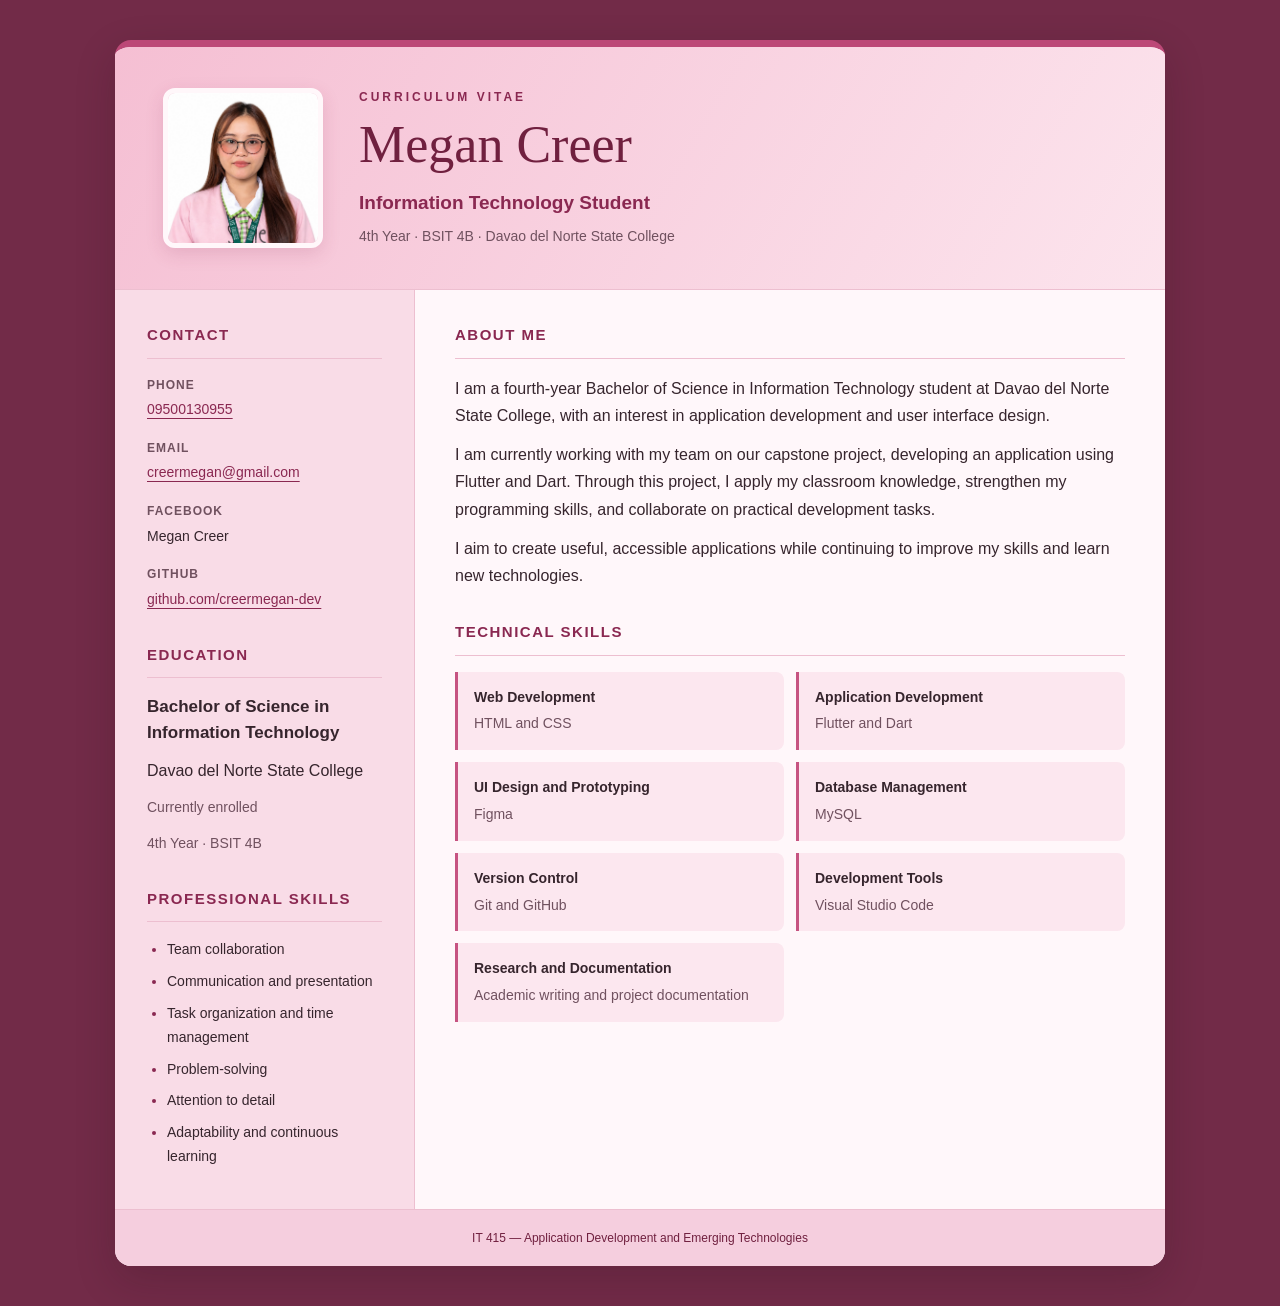
==== index.html @ c52fdf28 "Add personal CV webpage and profile photo" ====
<!doctype html>
<html lang="en">
  <head>
    <meta charset="UTF-8" />
    <meta name="viewport" content="width=device-width, initial-scale=1.0" />
    <title>Megan Creer | Personal CV</title>

    <style>
      /* Shared pink theme */
      :root {
        --accent: #8a2851;
        --text: #36252d;
        --muted: #70515f;
        --line: #edbfd0;
        --soft: #fce7ef;
      }

      * {
        box-sizing: border-box;
      }

      body {
        margin: 0;
        padding: 40px 20px;
        background: #722b48;
        color: var(--text);
        font-family: "Segoe UI", Arial, sans-serif;
        font-size: 16px;
        line-height: 1.7;
      }

      .cv {
        max-width: 1050px;
        margin: auto;
        background: #fff7fa;
        border-top: 7px solid #bc4877;
        border-radius: 16px;
        overflow: hidden;
        box-shadow: 0 14px 40px rgba(40, 15, 25, 0.2);
      }

      /* Name and photo */
      .hero {
        display: flex;
        align-items: center;
        gap: 36px;
        padding: 40px 48px;
        background: linear-gradient(120deg, #f5bfd3, #fce4ed);
        border-bottom: 1px solid var(--line);
      }

      .profile-photo {
        width: 160px;
        height: 160px;
        flex-shrink: 0;
        object-fit: cover;
        border: 5px solid #fff7fa;
        border-radius: 12px;
        box-shadow: 0 6px 18px rgba(138, 40, 81, 0.15);
      }

      .eyebrow {
        margin: 0 0 8px;
        color: var(--accent);
        font-size: 12px;
        font-weight: 700;
        letter-spacing: 3px;
        text-transform: uppercase;
      }

      h1 {
        margin: 0;
        color: #70203f;
        font-family: Georgia, serif;
        font-size: clamp(36px, 5vw, 52px);
        font-weight: 400;
        line-height: 1.15;
      }

      .role {
        margin: 12px 0 6px;
        color: var(--accent);
        font-size: 19px;
        font-weight: 600;
      }

      .student-details {
        margin: 0;
        color: var(--muted);
        font-size: 14px;
      }

      /* Two-column layout */
      .layout {
        display: grid;
        grid-template-columns: 300px minmax(0, 1fr);
      }

      .sidebar {
        min-width: 0;
        padding: 32px;
        background: #f9dce7;
        border-right: 1px solid var(--line);
      }

      .content {
        min-width: 0;
        padding: 32px 40px;
        background: #fff7fa;
      }

      section + section {
        margin-top: 30px;
      }

      h2 {
        margin: 0 0 16px;
        padding-bottom: 10px;
        border-bottom: 1px solid var(--line);
        color: var(--accent);
        font-size: 15px;
        font-weight: 700;
        letter-spacing: 1.5px;
        text-transform: uppercase;
      }

      p {
        margin: 0 0 12px;
      }

      a {
        color: var(--accent);
        text-underline-offset: 4px;
        overflow-wrap: anywhere;
      }

      a:hover {
        text-decoration-thickness: 2px;
      }

      a:focus-visible {
        outline: 2px solid var(--accent);
        outline-offset: 4px;
      }

      /* Contact details */
      .contact-list {
        margin: 0;
      }

      .contact-list dt {
        margin-top: 16px;
        color: var(--muted);
        font-size: 12px;
        font-weight: 700;
        letter-spacing: 1px;
        text-transform: uppercase;
      }

      .contact-list dt:first-child {
        margin-top: 0;
      }

      .contact-list dd {
        margin: 3px 0 0;
        font-size: 14px;
        overflow-wrap: anywhere;
      }

      /* Education */
      .degree {
        font-size: 17px;
        font-weight: 600;
        line-height: 1.5;
      }

      .muted {
        color: var(--muted);
        font-size: 14px;
      }

      /* Technical skills */
      .skill-list {
        display: grid;
        grid-template-columns: repeat(2, minmax(0, 1fr));
        gap: 12px;
        margin: 0;
        padding: 0;
        list-style: none;
      }

      .skill-list li {
        padding: 14px 16px;
        background: var(--soft);
        border-left: 3px solid #c65381;
        border-radius: 0 8px 8px 0;
        overflow-wrap: anywhere;
      }

      .skill-list strong {
        display: block;
        font-size: 14px;
        font-weight: 600;
      }

      .skill-list span {
        display: block;
        margin-top: 3px;
        color: var(--muted);
        font-size: 14px;
      }

      /* Professional skills */
      .professional-skills {
        margin: 0;
        padding-left: 20px;
        font-size: 14px;
      }

      .professional-skills li {
        margin-bottom: 8px;
      }

      .professional-skills li::marker {
        color: var(--accent);
      }

      footer {
        padding: 18px 32px;
        background: #f5cede;
        border-top: 1px solid var(--line);
        color: #70203f;
        font-size: 12px;
        text-align: center;
      }

      /* Mobile layout */
      @media screen and (max-width: 720px) {
        body {
          padding: 16px;
        }

        .hero {
          flex-direction: column;
          gap: 22px;
          padding: 32px 24px;
          text-align: center;
        }

        .layout {
          grid-template-columns: 1fr;
        }

        .sidebar {
          border-right: 0;
          border-bottom: 1px solid var(--line);
        }

        .sidebar,
        .content {
          padding: 28px 24px;
        }
      }

      @media screen and (max-width: 420px) {
        .skill-list {
          grid-template-columns: 1fr;
        }
      }

      /* Print layout */
      @media print {
        body {
          padding: 0;
          background: white;
          font-size: 12px;
        }

        .cv {
          max-width: none;
          border-radius: 0;
          overflow: visible;
          box-shadow: none;
        }

        .hero {
          padding: 24px;
        }

        .profile-photo {
          width: 120px;
          height: 120px;
          box-shadow: none;
        }

        .layout {
          grid-template-columns: 35% 65%;
        }

        .sidebar,
        .content {
          padding: 20px;
        }

        section {
          break-inside: avoid;
        }
      }
    </style>
  </head>

  <body>
    <main class="cv">
      <!-- Name and profile photo -->
      <header class="hero">
        <img
          class="profile-photo"
          src="profile.jpg"
          alt="Portrait of Megan Creer"
          width="160"
          height="160"
        />

        <div>
          <p class="eyebrow">Curriculum Vitae</p>
          <h1>Megan Creer</h1>
          <p class="role">Information Technology Student</p>
          <p class="student-details">
            4th Year · BSIT 4B · Davao del Norte State College
          </p>
        </div>
      </header>

      <div class="layout">
        <!-- Left column -->
        <aside class="sidebar">
          <section>
            <h2>Contact</h2>

            <dl class="contact-list">
              <dt>Phone</dt>
              <dd>
                <a href="tel:+639500130955">09500130955</a>
              </dd>

              <dt>Email</dt>
              <dd>
                <a href="mailto:creermegan@gmail.com"> creermegan@gmail.com </a>
              </dd>

              <dt>Facebook</dt>
              <dd>Megan Creer</dd>

              <dt>GitHub</dt>
              <dd>
                <a href="https://github.com/creermegan-dev">
                  github.com/creermegan-dev
                </a>
              </dd>
            </dl>
          </section>

          <section>
            <h2>Education</h2>
            <p class="degree">Bachelor of Science in Information Technology</p>
            <p>Davao del Norte State College</p>
            <p class="muted">Currently enrolled</p>
            <p class="muted">4th Year · BSIT 4B</p>
          </section>

          <section>
            <h2>Professional Skills</h2>
            <ul class="professional-skills">
              <li>Team collaboration</li>
              <li>Communication and presentation</li>
              <li>Task organization and time management</li>
              <li>Problem-solving</li>
              <li>Attention to detail</li>
              <li>Adaptability and continuous learning</li>
            </ul>
          </section>
        </aside>

        <!-- Right column -->
        <div class="content">
          <section>
            <h2>About Me</h2>
            <p>
              I am a fourth-year Bachelor of Science in Information Technology
              student at Davao del Norte State College, with an interest in
              application development and user interface design.
            </p>
            <p>
              I am currently working with my team on our capstone project,
              developing an application using Flutter and Dart. Through this
              project, I apply my classroom knowledge, strengthen my programming
              skills, and collaborate on practical development tasks.
            </p>
            <p>
              I aim to create useful, accessible applications while continuing
              to improve my skills and learn new technologies.
            </p>
          </section>

          <section>
            <h2>Technical Skills</h2>

            <ul class="skill-list">
              <li>
                <strong>Web Development</strong>
                <span>HTML and CSS</span>
              </li>
              <li>
                <strong>Application Development</strong>
                <span>Flutter and Dart</span>
              </li>
              <li>
                <strong>UI Design and Prototyping</strong>
                <span>Figma</span>
              </li>
              <li>
                <strong>Database Management</strong>
                <span>MySQL</span>
              </li>
              <li>
                <strong>Version Control</strong>
                <span>Git and GitHub</span>
              </li>
              <li>
                <strong>Development Tools</strong>
                <span>Visual Studio Code</span>
              </li>
              <li>
                <strong>Research and Documentation</strong>
                <span>Academic writing and project documentation</span>
              </li>
            </ul>
          </section>
        </div>
      </div>

      <footer>
        IT 415 — Application Development and Emerging Technologies
      </footer>
    </main>
  </body>
</html>
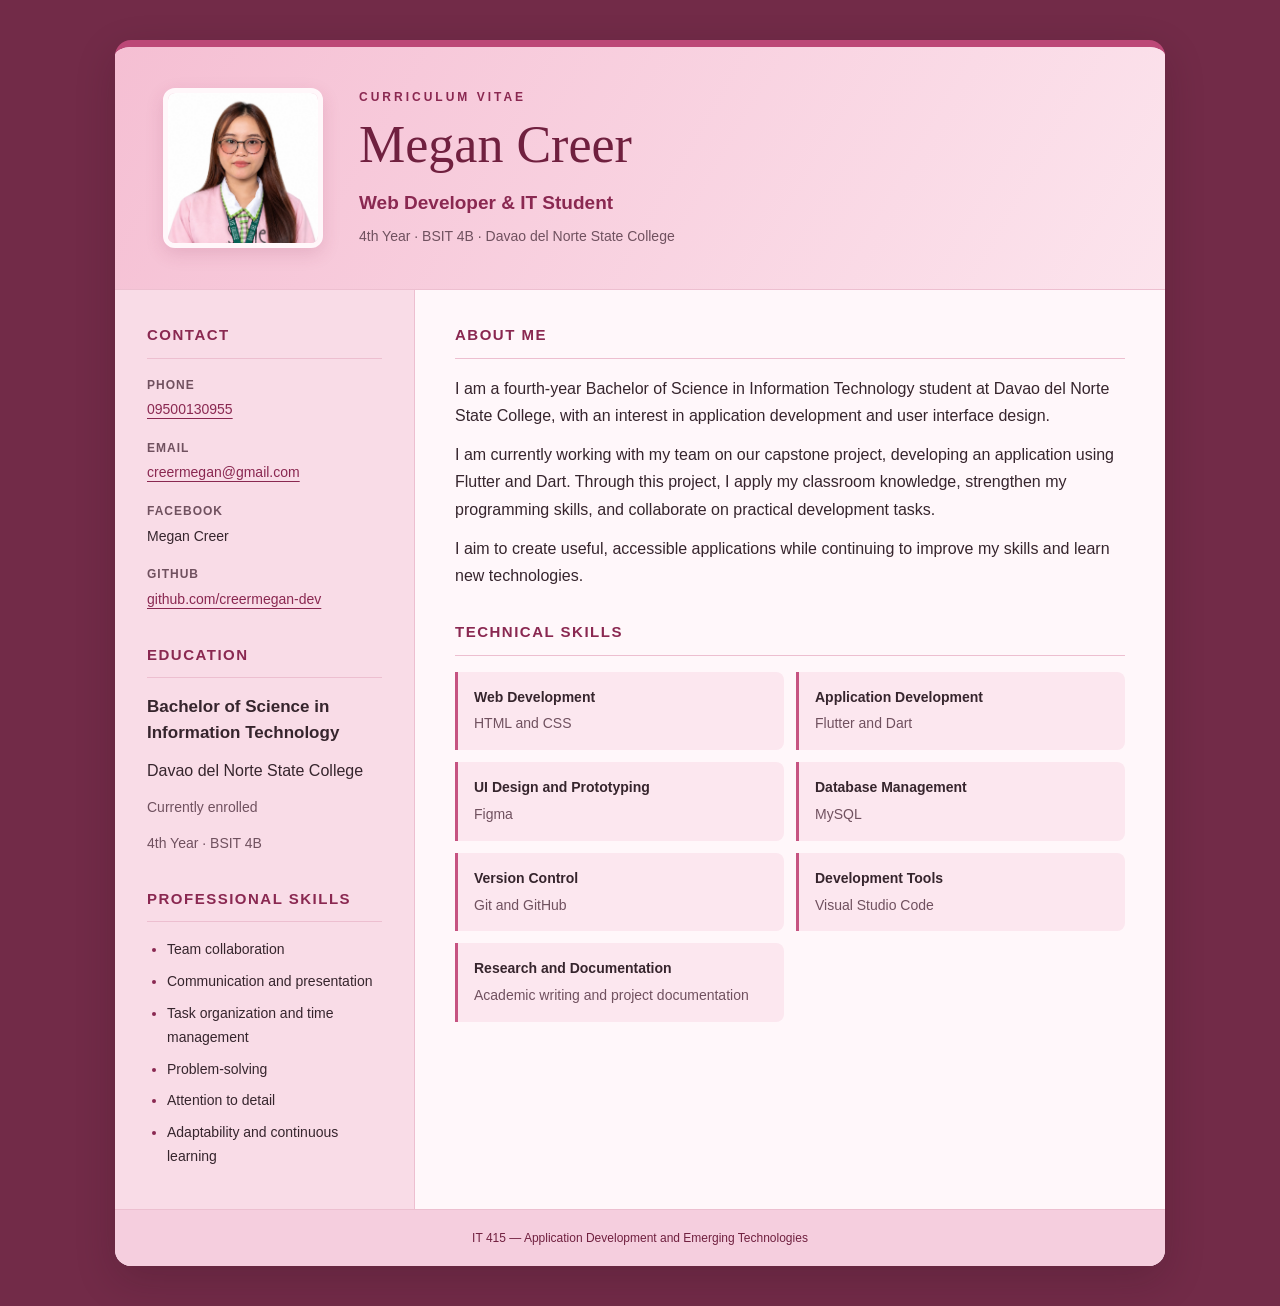
==== commit a1fdf339: "update professional role" ====
--- a/index.html
+++ b/index.html
@@ -324,7 +324,7 @@
         <div>
           <p class="eyebrow">Curriculum Vitae</p>
           <h1>Megan Creer</h1>
-          <p class="role">Information Technology Student</p>
+          <p class="role">Web Developer & IT Student</p>
           <p class="student-details">
             4th Year · BSIT 4B · Davao del Norte State College
           </p>
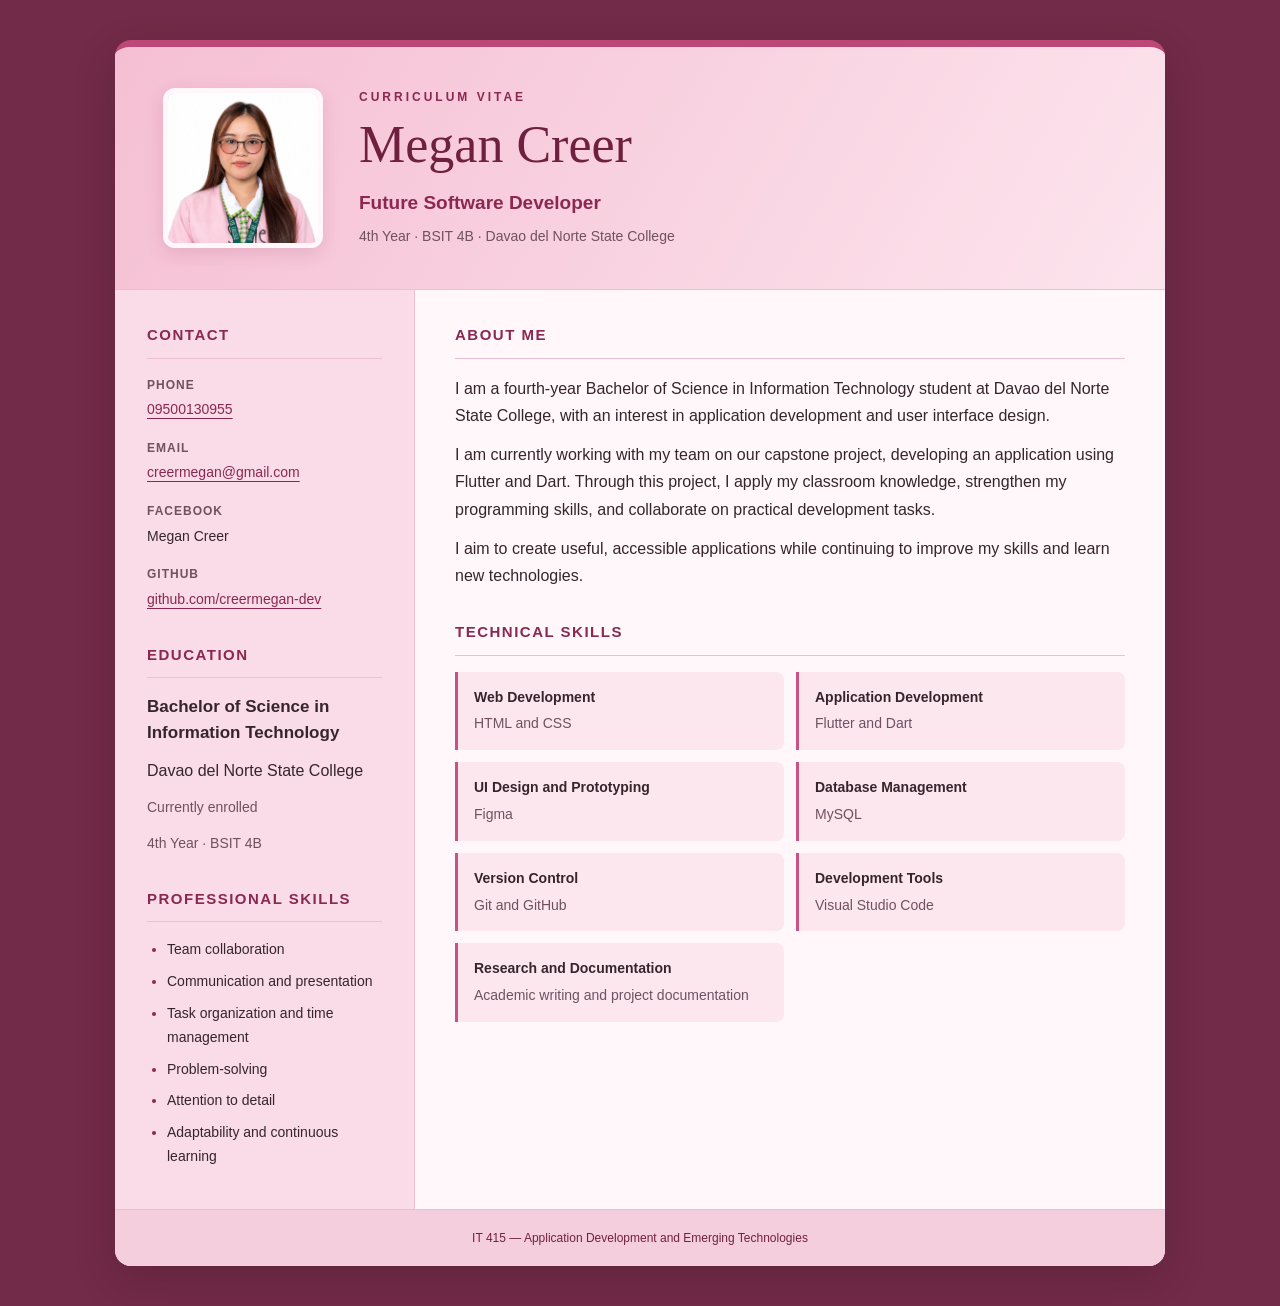
==== commit aba92ae3: "update profile role" ====
--- a/index.html
+++ b/index.html
@@ -324,7 +324,7 @@
         <div>
           <p class="eyebrow">Curriculum Vitae</p>
           <h1>Megan Creer</h1>
-          <p class="role">Web Developer & IT Student</p>
+          <p class="role">Future Software Developer</p>
           <p class="student-details">
             4th Year · BSIT 4B · Davao del Norte State College
           </p>
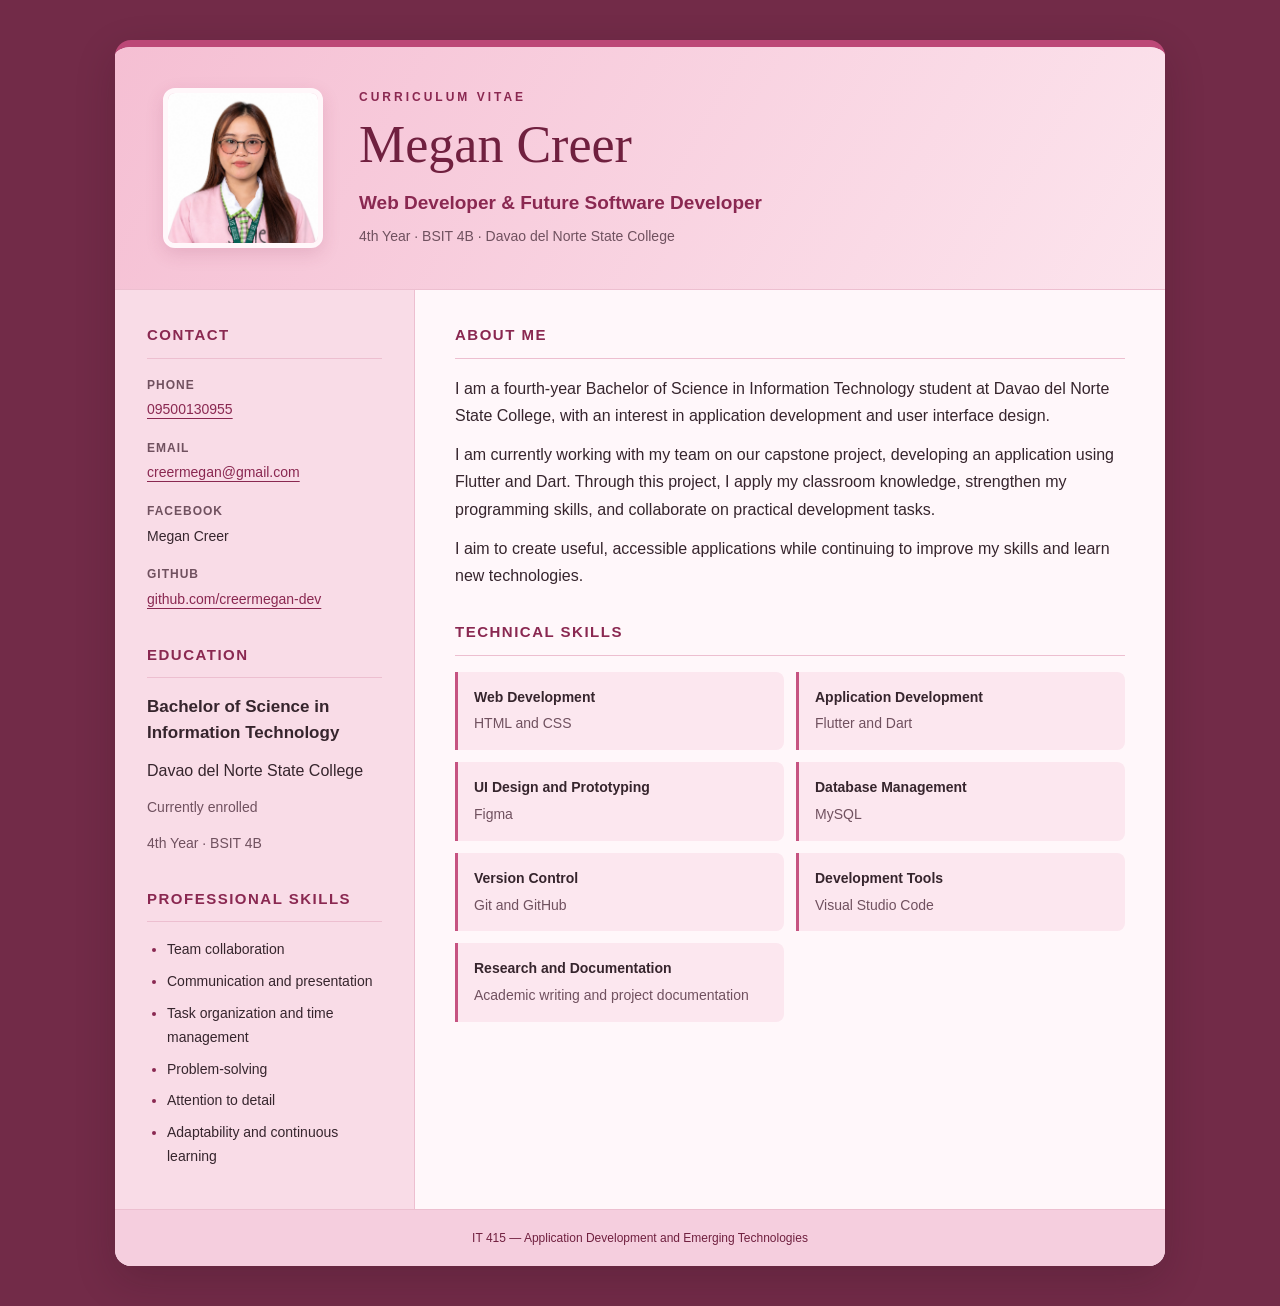
==== commit 6e2e168b: "resolve profile role merge conflict" ====
--- a/index.html
+++ b/index.html
@@ -324,7 +324,7 @@
         <div>
           <p class="eyebrow">Curriculum Vitae</p>
           <h1>Megan Creer</h1>
-          <p class="role">Future Software Developer</p>
+          <p class="role">Web Developer & Future Software Developer</p>
           <p class="student-details">
             4th Year · BSIT 4B · Davao del Norte State College
           </p>
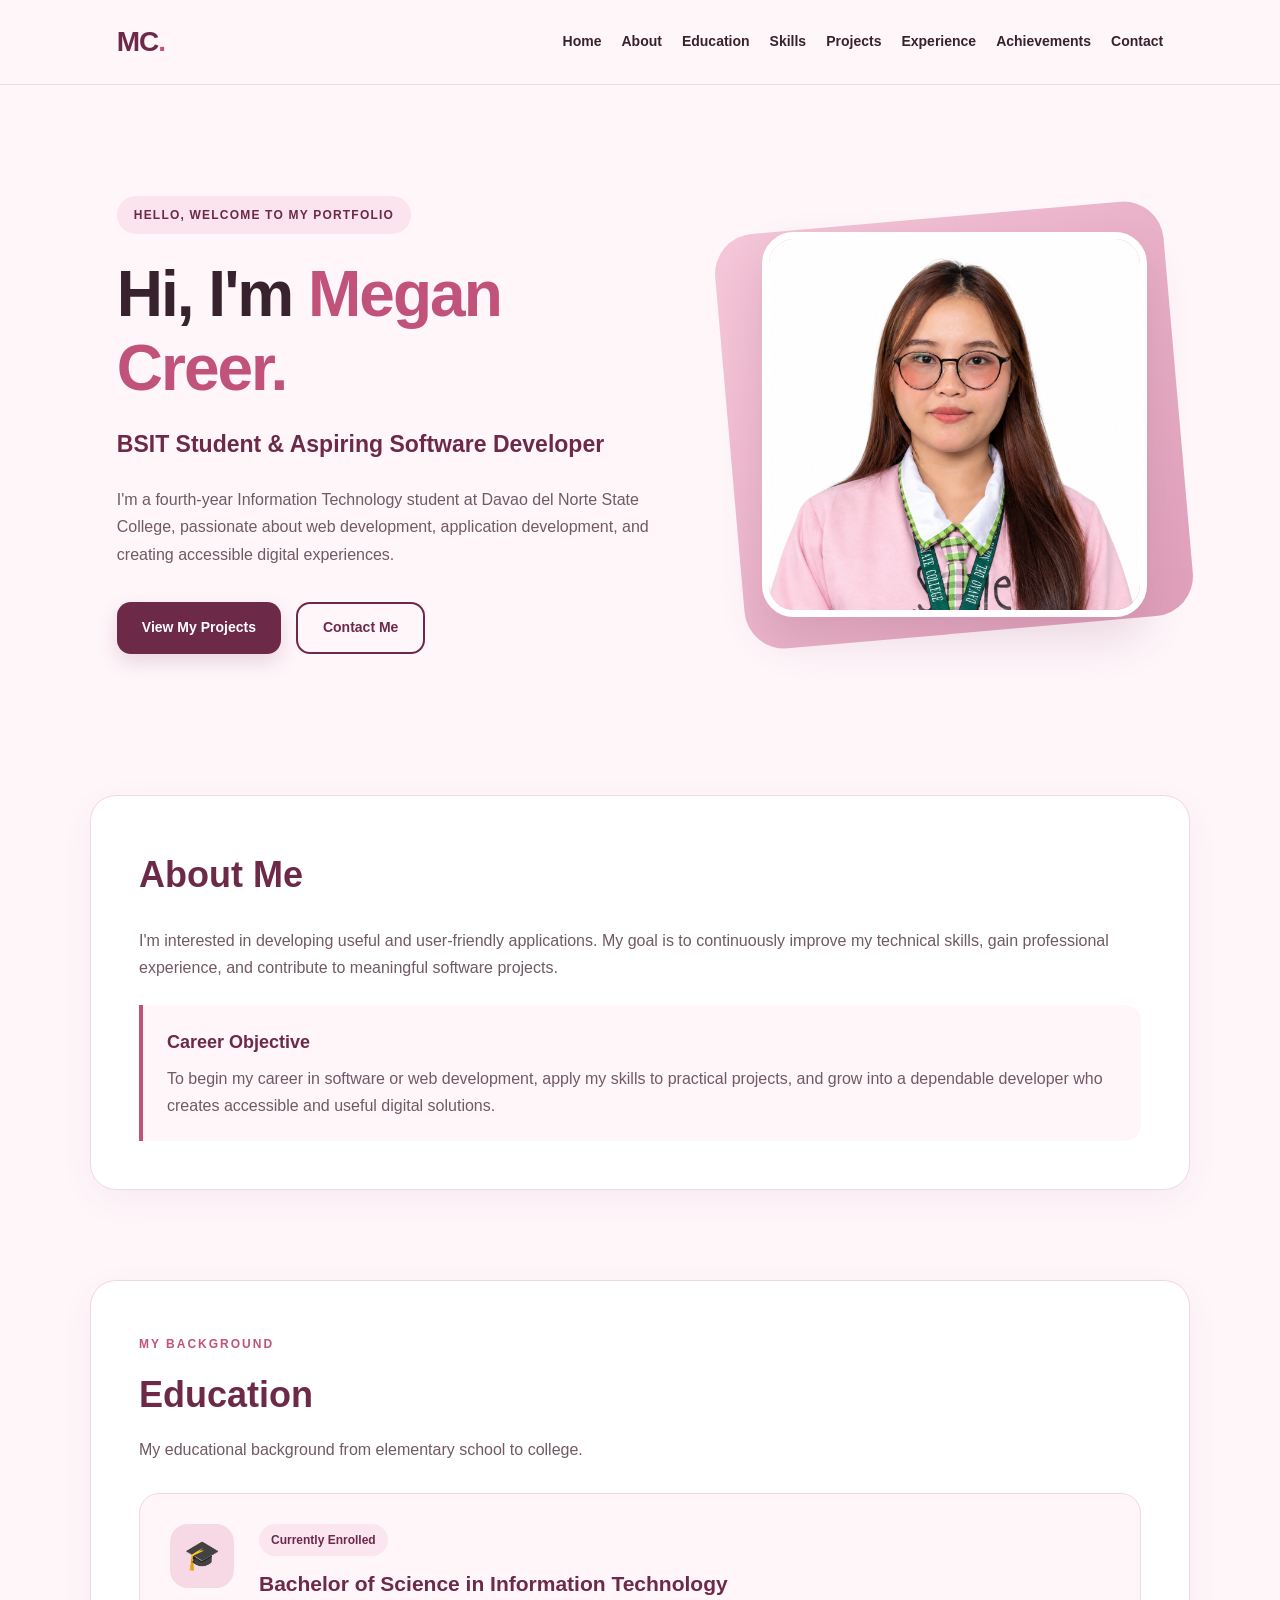
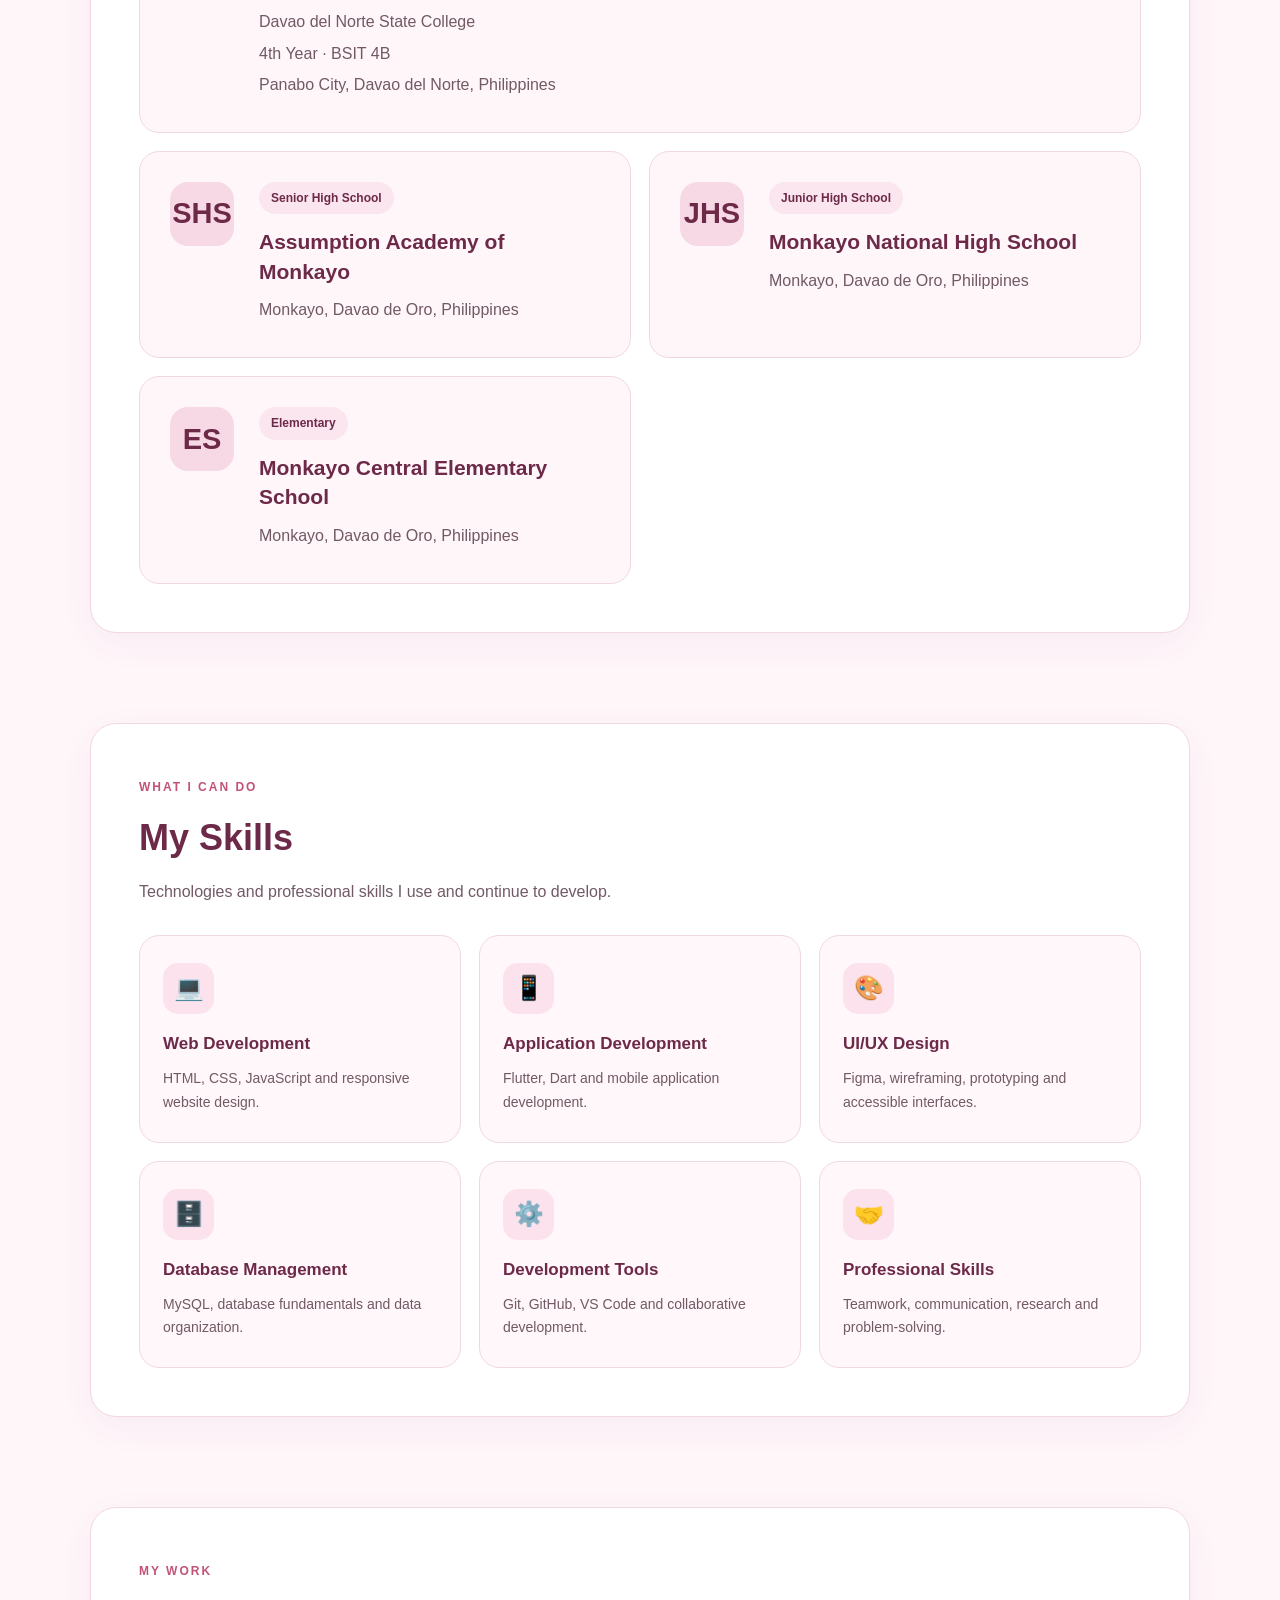
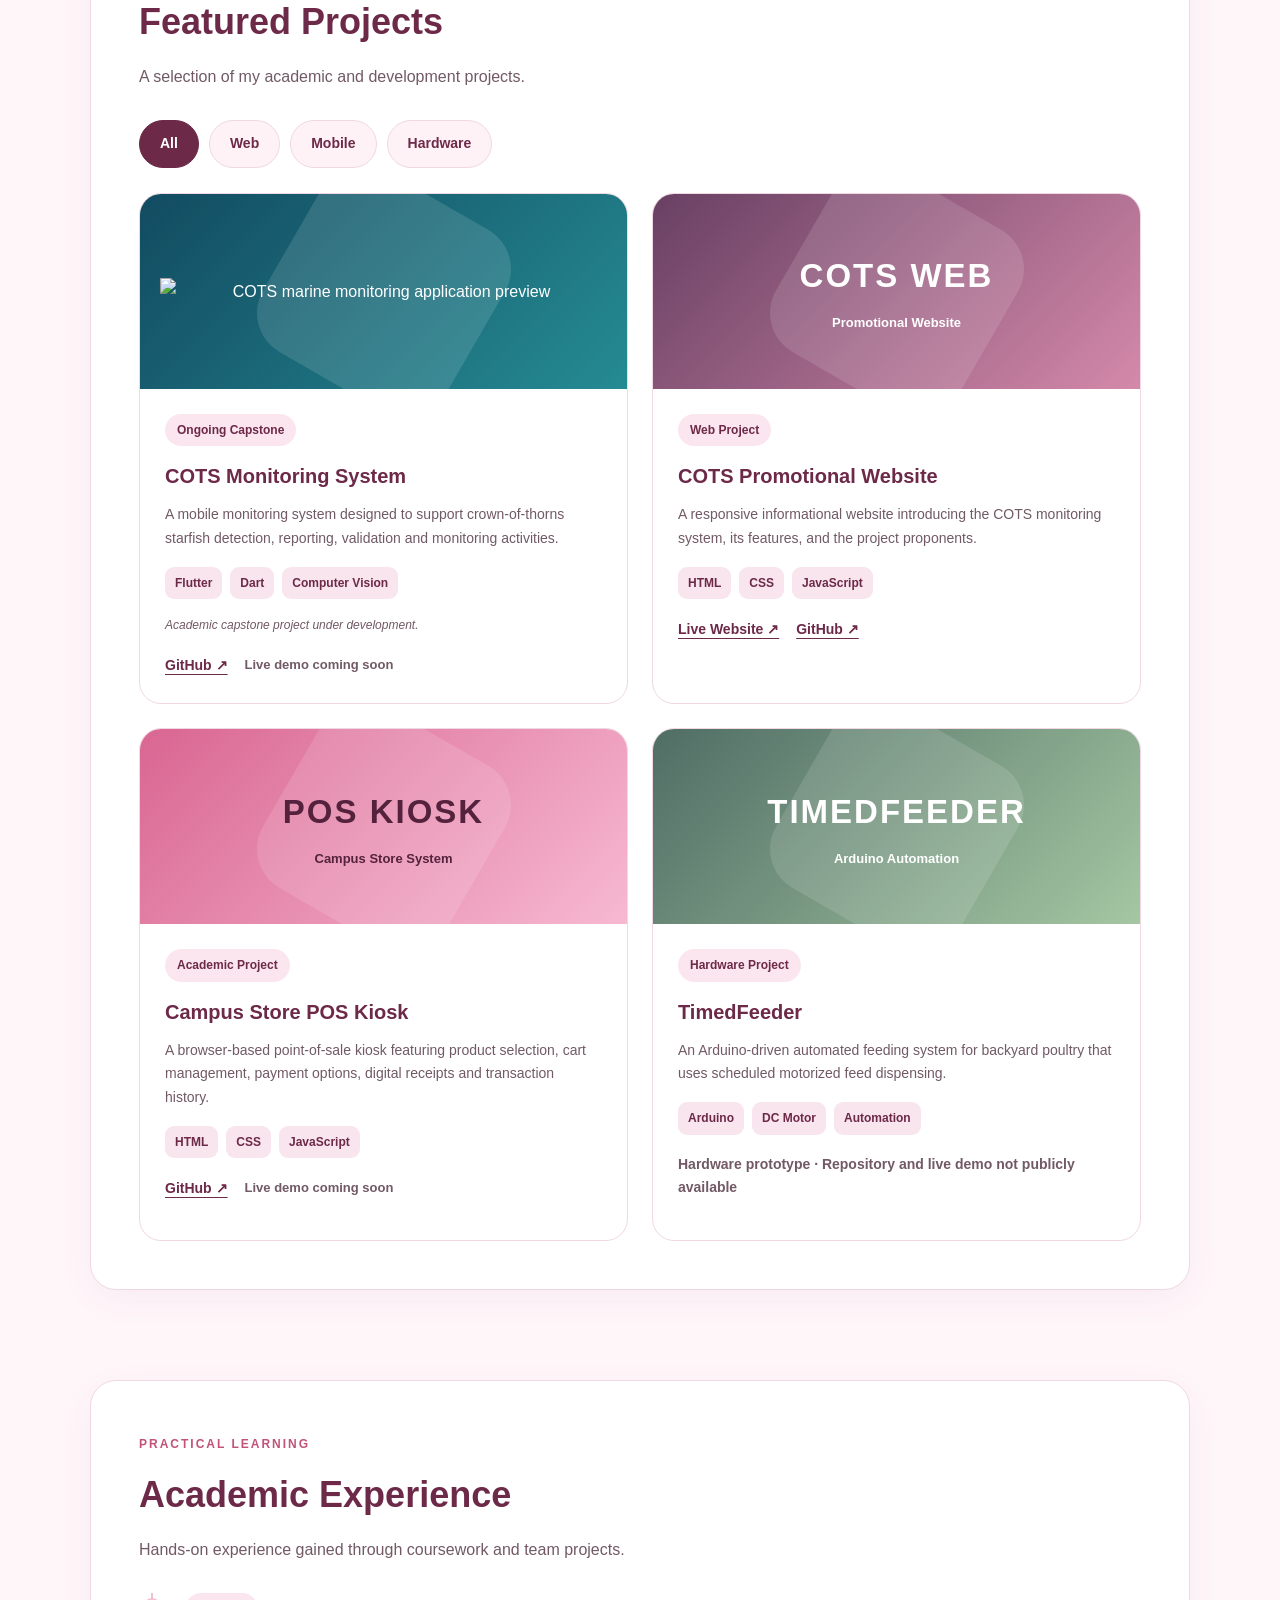
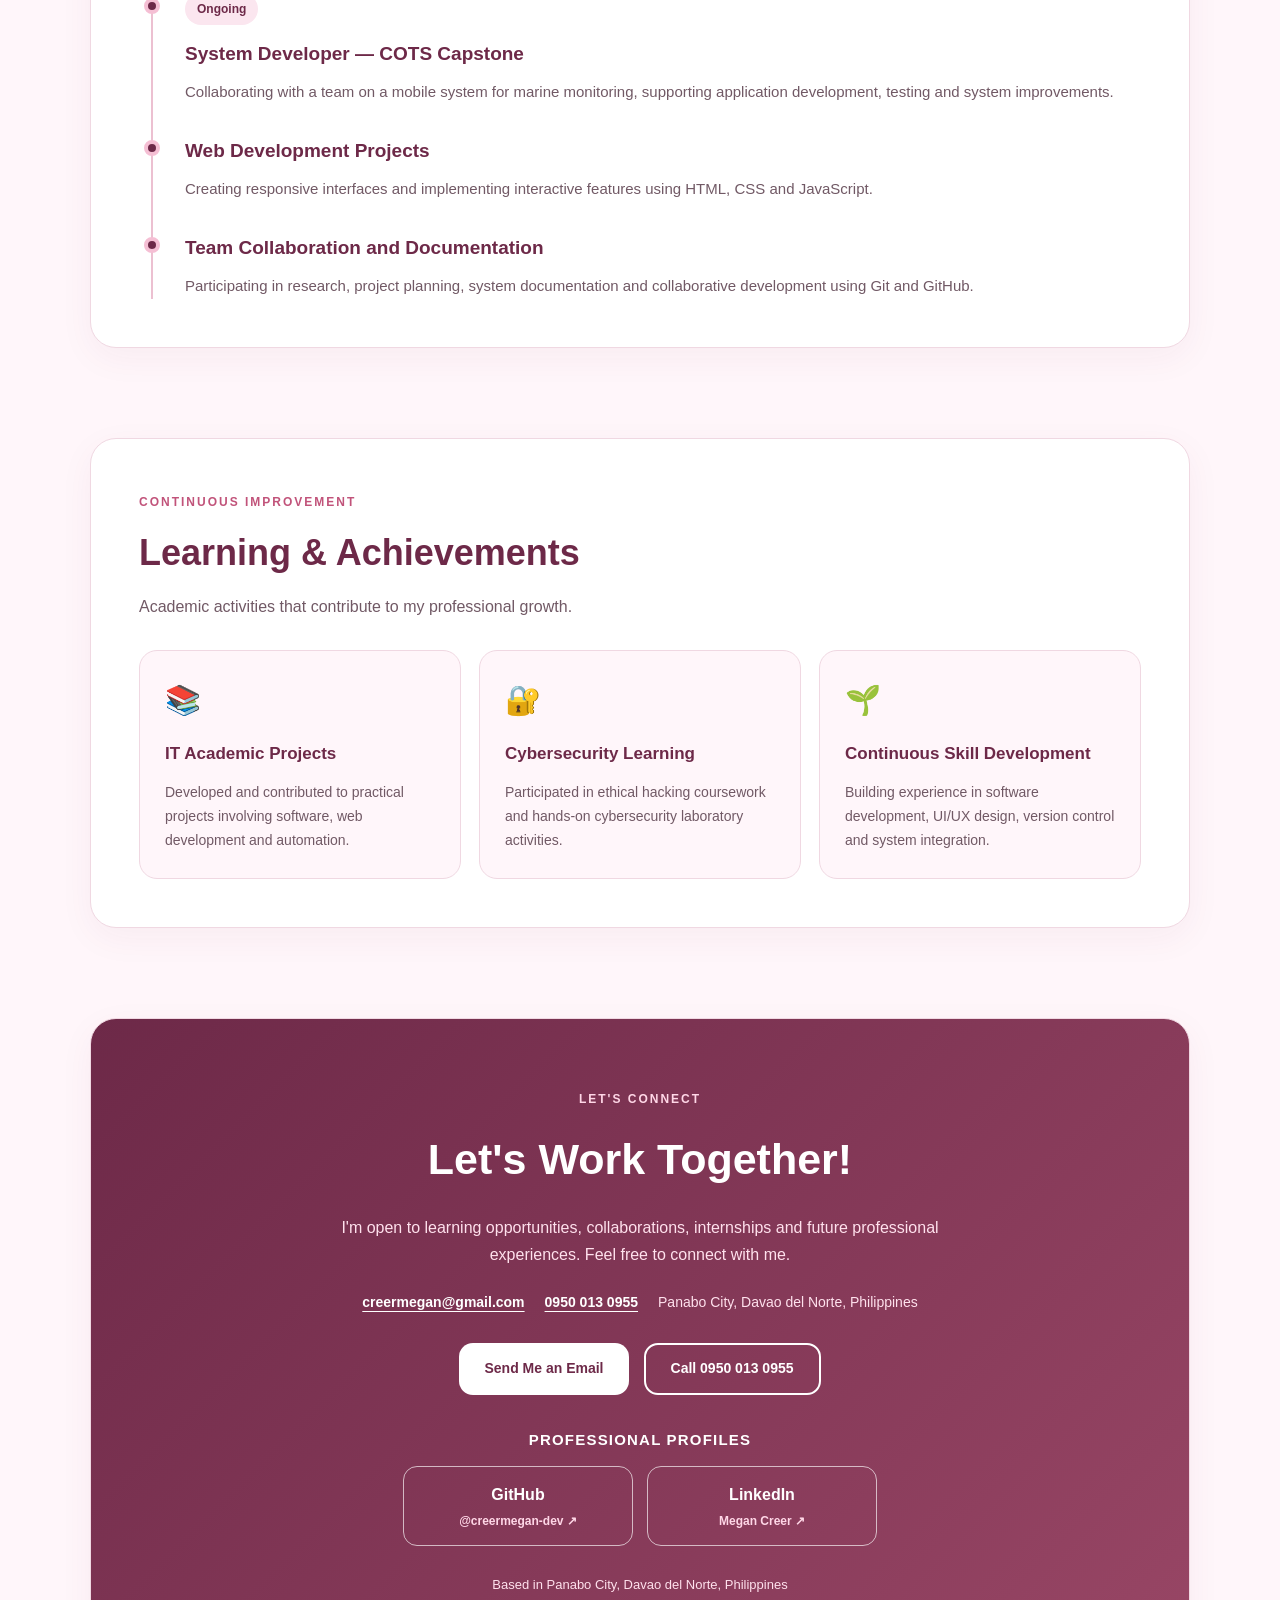
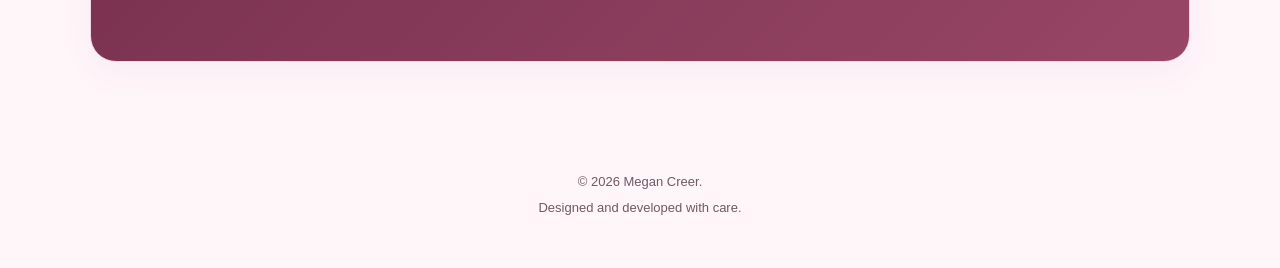
==== commit 5eb1bc96: "Promote completed CV portfolio to deployment root" ====
--- a/index.html
+++ b/index.html
@@ -3,445 +3,497 @@
   <head>
     <meta charset="UTF-8" />
     <meta name="viewport" content="width=device-width, initial-scale=1.0" />
-    <title>Megan Creer | Personal CV</title>
-
-    <style>
-      /* Shared pink theme */
-      :root {
-        --accent: #8a2851;
-        --text: #36252d;
-        --muted: #70515f;
-        --line: #edbfd0;
-        --soft: #fce7ef;
-      }
-
-      * {
-        box-sizing: border-box;
-      }
-
-      body {
-        margin: 0;
-        padding: 40px 20px;
-        background: #722b48;
-        color: var(--text);
-        font-family: "Segoe UI", Arial, sans-serif;
-        font-size: 16px;
-        line-height: 1.7;
-      }
-
-      .cv {
-        max-width: 1050px;
-        margin: auto;
-        background: #fff7fa;
-        border-top: 7px solid #bc4877;
-        border-radius: 16px;
-        overflow: hidden;
-        box-shadow: 0 14px 40px rgba(40, 15, 25, 0.2);
-      }
-
-      /* Name and photo */
-      .hero {
-        display: flex;
-        align-items: center;
-        gap: 36px;
-        padding: 40px 48px;
-        background: linear-gradient(120deg, #f5bfd3, #fce4ed);
-        border-bottom: 1px solid var(--line);
-      }
-
-      .profile-photo {
-        width: 160px;
-        height: 160px;
-        flex-shrink: 0;
-        object-fit: cover;
-        border: 5px solid #fff7fa;
-        border-radius: 12px;
-        box-shadow: 0 6px 18px rgba(138, 40, 81, 0.15);
-      }
-
-      .eyebrow {
-        margin: 0 0 8px;
-        color: var(--accent);
-        font-size: 12px;
-        font-weight: 700;
-        letter-spacing: 3px;
-        text-transform: uppercase;
-      }
-
-      h1 {
-        margin: 0;
-        color: #70203f;
-        font-family: Georgia, serif;
-        font-size: clamp(36px, 5vw, 52px);
-        font-weight: 400;
-        line-height: 1.15;
-      }
-
-      .role {
-        margin: 12px 0 6px;
-        color: var(--accent);
-        font-size: 19px;
-        font-weight: 600;
-      }
-
-      .student-details {
-        margin: 0;
-        color: var(--muted);
-        font-size: 14px;
-      }
-
-      /* Two-column layout */
-      .layout {
-        display: grid;
-        grid-template-columns: 300px minmax(0, 1fr);
-      }
-
-      .sidebar {
-        min-width: 0;
-        padding: 32px;
-        background: #f9dce7;
-        border-right: 1px solid var(--line);
-      }
-
-      .content {
-        min-width: 0;
-        padding: 32px 40px;
-        background: #fff7fa;
-      }
-
-      section + section {
-        margin-top: 30px;
-      }
-
-      h2 {
-        margin: 0 0 16px;
-        padding-bottom: 10px;
-        border-bottom: 1px solid var(--line);
-        color: var(--accent);
-        font-size: 15px;
-        font-weight: 700;
-        letter-spacing: 1.5px;
-        text-transform: uppercase;
-      }
-
-      p {
-        margin: 0 0 12px;
-      }
-
-      a {
-        color: var(--accent);
-        text-underline-offset: 4px;
-        overflow-wrap: anywhere;
-      }
-
-      a:hover {
-        text-decoration-thickness: 2px;
-      }
-
-      a:focus-visible {
-        outline: 2px solid var(--accent);
-        outline-offset: 4px;
-      }
-
-      /* Contact details */
-      .contact-list {
-        margin: 0;
-      }
-
-      .contact-list dt {
-        margin-top: 16px;
-        color: var(--muted);
-        font-size: 12px;
-        font-weight: 700;
-        letter-spacing: 1px;
-        text-transform: uppercase;
-      }
-
-      .contact-list dt:first-child {
-        margin-top: 0;
-      }
-
-      .contact-list dd {
-        margin: 3px 0 0;
-        font-size: 14px;
-        overflow-wrap: anywhere;
-      }
-
-      /* Education */
-      .degree {
-        font-size: 17px;
-        font-weight: 600;
-        line-height: 1.5;
-      }
-
-      .muted {
-        color: var(--muted);
-        font-size: 14px;
-      }
-
-      /* Technical skills */
-      .skill-list {
-        display: grid;
-        grid-template-columns: repeat(2, minmax(0, 1fr));
-        gap: 12px;
-        margin: 0;
-        padding: 0;
-        list-style: none;
-      }
-
-      .skill-list li {
-        padding: 14px 16px;
-        background: var(--soft);
-        border-left: 3px solid #c65381;
-        border-radius: 0 8px 8px 0;
-        overflow-wrap: anywhere;
-      }
-
-      .skill-list strong {
-        display: block;
-        font-size: 14px;
-        font-weight: 600;
-      }
-
-      .skill-list span {
-        display: block;
-        margin-top: 3px;
-        color: var(--muted);
-        font-size: 14px;
-      }
-
-      /* Professional skills */
-      .professional-skills {
-        margin: 0;
-        padding-left: 20px;
-        font-size: 14px;
-      }
-
-      .professional-skills li {
-        margin-bottom: 8px;
-      }
-
-      .professional-skills li::marker {
-        color: var(--accent);
-      }
-
-      footer {
-        padding: 18px 32px;
-        background: #f5cede;
-        border-top: 1px solid var(--line);
-        color: #70203f;
-        font-size: 12px;
-        text-align: center;
-      }
-
-      /* Mobile layout */
-      @media screen and (max-width: 720px) {
-        body {
-          padding: 16px;
-        }
-
-        .hero {
-          flex-direction: column;
-          gap: 22px;
-          padding: 32px 24px;
-          text-align: center;
-        }
-
-        .layout {
-          grid-template-columns: 1fr;
-        }
-
-        .sidebar {
-          border-right: 0;
-          border-bottom: 1px solid var(--line);
-        }
-
-        .sidebar,
-        .content {
-          padding: 28px 24px;
-        }
-      }
-
-      @media screen and (max-width: 420px) {
-        .skill-list {
-          grid-template-columns: 1fr;
-        }
-      }
-
-      /* Print layout */
-      @media print {
-        body {
-          padding: 0;
-          background: white;
-          font-size: 12px;
-        }
-
-        .cv {
-          max-width: none;
-          border-radius: 0;
-          overflow: visible;
-          box-shadow: none;
-        }
-
-        .hero {
-          padding: 24px;
-        }
-
-        .profile-photo {
-          width: 120px;
-          height: 120px;
-          box-shadow: none;
-        }
-
-        .layout {
-          grid-template-columns: 35% 65%;
-        }
-
-        .sidebar,
-        .content {
-          padding: 20px;
-        }
-
-        section {
-          break-inside: avoid;
-        }
-      }
-    </style>
+    <meta
+      name="description"
+      content="Personal portfolio of Megan Creer, an aspiring software developer."
+    />
+    <title>Megan Creer | Personal Portfolio</title>
+    <link rel="stylesheet" href="style.css" />
   </head>
-
   <body>
-    <main class="cv">
-      <!-- Name and profile photo -->
-      <header class="hero">
-        <img
-          class="profile-photo"
-          src="profile.jpg"
-          alt="Portrait of Megan Creer"
-          width="160"
-          height="160"
-        />
-
-        <div>
-          <p class="eyebrow">Curriculum Vitae</p>
-          <h1>Megan Creer</h1>
-          <p class="role">Web Developer & Future Software Developer</p>
-          <p class="student-details">
-            4th Year · BSIT 4B · Davao del Norte State College
+    <!-- Navigation -->
+    <header class="site-header">
+      <nav class="navbar">
+        <a href="#home" class="logo">MC<span>.</span></a>
+
+        <div class="nav-links">
+          <a href="#home">Home</a>
+          <a href="#about">About</a>
+          <a href="#education">Education</a>
+          <a href="#skills">Skills</a>
+          <a href="#projects">Projects</a>
+          <a href="#experience">Experience</a>
+          <a href="#achievements">Achievements</a>
+          <a href="#contact">Contact</a>
+        </div>
+      </nav>
+    </header>
+
+    <!-- Home Section -->
+    <main>
+      <section id="home" class="hero">
+        <div class="hero-content">
+          <span class="greeting">HELLO, WELCOME TO MY PORTFOLIO</span>
+
+          <h1>Hi, I'm <span>Megan Creer.</span></h1>
+
+          <h2>BSIT Student & Aspiring Software Developer</h2>
+
+          <p>
+            I'm a fourth-year Information Technology student at Davao del Norte
+            State College, passionate about web development, application
+            development, and creating accessible digital experiences.
           </p>
-        </div>
-      </header>
-
-      <div class="layout">
-        <!-- Left column -->
-        <aside class="sidebar">
-          <section>
-            <h2>Contact</h2>
-
-            <dl class="contact-list">
-              <dt>Phone</dt>
-              <dd>
-                <a href="tel:+639500130955">09500130955</a>
-              </dd>
-
-              <dt>Email</dt>
-              <dd>
-                <a href="mailto:creermegan@gmail.com"> creermegan@gmail.com </a>
-              </dd>
-
-              <dt>Facebook</dt>
-              <dd>Megan Creer</dd>
-
-              <dt>GitHub</dt>
-              <dd>
-                <a href="https://github.com/creermegan-dev">
-                  github.com/creermegan-dev
+
+          <div class="hero-buttons">
+            <a href="#projects" class="btn primary-btn"> View My Projects </a>
+            <a href="#contact" class="btn secondary-btn"> Contact Me </a>
+          </div>
+        </div>
+
+        <div class="hero-image">
+          <img src="profile.jpg" alt="Professional portrait of Megan Creer" />
+        </div>
+      </section>
+
+      <!-- About Section -->
+      <section id="about" class="section">
+        <h2>About Me</h2>
+        <p>
+          I'm interested in developing useful and user-friendly applications. My
+          goal is to continuously improve my technical skills, gain professional
+          experience, and contribute to meaningful software projects.
+        </p>
+
+        <div class="career-objective">
+          <h3>Career Objective</h3>
+          <p>
+            To begin my career in software or web development, apply my skills
+            to practical projects, and grow into a dependable developer who
+            creates accessible and useful digital solutions.
+          </p>
+        </div>
+      </section>
+
+      <!-- EDUCATION -->
+      <section id="education" class="section portfolio-section">
+        <div class="section-heading">
+          <span class="section-kicker">MY BACKGROUND</span>
+          <h2>Education</h2>
+          <p>My educational background from elementary school to college.</p>
+        </div>
+
+        <div class="education-list">
+          <article class="education-card education-current">
+            <div class="education-icon" aria-hidden="true">🎓</div>
+            <div>
+              <span class="info-tag">Currently Enrolled</span>
+              <h3>Bachelor of Science in Information Technology</h3>
+              <p>Davao del Norte State College</p>
+              <p>4th Year · BSIT 4B</p>
+              <p>Panabo City, Davao del Norte, Philippines</p>
+            </div>
+          </article>
+
+          <article class="education-card">
+            <div class="education-icon" aria-hidden="true">SHS</div>
+            <div>
+              <span class="info-tag">Senior High School</span>
+              <h3>Assumption Academy of Monkayo</h3>
+              <p>Monkayo, Davao de Oro, Philippines</p>
+            </div>
+          </article>
+
+          <article class="education-card">
+            <div class="education-icon" aria-hidden="true">JHS</div>
+            <div>
+              <span class="info-tag">Junior High School</span>
+              <h3>Monkayo National High School</h3>
+              <p>Monkayo, Davao de Oro, Philippines</p>
+            </div>
+          </article>
+
+          <article class="education-card">
+            <div class="education-icon" aria-hidden="true">ES</div>
+            <div>
+              <span class="info-tag">Elementary</span>
+              <h3>Monkayo Central Elementary School</h3>
+              <p>Monkayo, Davao de Oro, Philippines</p>
+            </div>
+          </article>
+        </div>
+      </section>
+
+      <!-- SKILLS -->
+      <section id="skills" class="section portfolio-section">
+        <div class="section-heading">
+          <span class="section-kicker">WHAT I CAN DO</span>
+          <h2>My Skills</h2>
+          <p>
+            Technologies and professional skills I use and continue to develop.
+          </p>
+        </div>
+
+        <div class="skills-grid">
+          <article class="skill-card">
+            <span class="skill-icon">💻</span>
+            <h3>Web Development</h3>
+            <p>HTML, CSS, JavaScript and responsive website design.</p>
+          </article>
+
+          <article class="skill-card">
+            <span class="skill-icon">📱</span>
+            <h3>Application Development</h3>
+            <p>Flutter, Dart and mobile application development.</p>
+          </article>
+
+          <article class="skill-card">
+            <span class="skill-icon">🎨</span>
+            <h3>UI/UX Design</h3>
+            <p>Figma, wireframing, prototyping and accessible interfaces.</p>
+          </article>
+
+          <article class="skill-card">
+            <span class="skill-icon">🗄️</span>
+            <h3>Database Management</h3>
+            <p>MySQL, database fundamentals and data organization.</p>
+          </article>
+
+          <article class="skill-card">
+            <span class="skill-icon">⚙️</span>
+            <h3>Development Tools</h3>
+            <p>Git, GitHub, VS Code and collaborative development.</p>
+          </article>
+
+          <article class="skill-card">
+            <span class="skill-icon">🤝</span>
+            <h3>Professional Skills</h3>
+            <p>Teamwork, communication, research and problem-solving.</p>
+          </article>
+        </div>
+      </section>
+
+      <!-- PROJECTS -->
+      <section id="projects" class="section portfolio-section">
+        <div class="section-heading">
+          <span class="section-kicker">MY WORK</span>
+          <h2>Featured Projects</h2>
+          <p>A selection of my academic and development projects.</p>
+        </div>
+
+        <div class="project-filters" role="group" aria-label="Filter projects">
+          <button
+            class="filter-btn active"
+            data-filter="all"
+            aria-pressed="true"
+          >
+            All
+          </button>
+          <button class="filter-btn" data-filter="web" aria-pressed="false">
+            Web
+          </button>
+          <button class="filter-btn" data-filter="mobile" aria-pressed="false">
+            Mobile
+          </button>
+          <button
+            class="filter-btn"
+            data-filter="hardware"
+            aria-pressed="false"
+          >
+            Hardware
+          </button>
+        </div>
+
+        <p id="project-status" class="sr-only" role="status">
+          Showing all projects.
+        </p>
+
+        <div class="projects-grid">
+          <article class="project-card" data-category="mobile">
+            <div class="project-preview preview-cots">
+              <img
+                src="https://raw.githubusercontent.com/creermegan-dev/cots-capstone/HEAD/assets/images/landing_hero.png"
+                alt="COTS marine monitoring application preview"
+                loading="lazy"
+              />
+            </div>
+            <div class="project-body">
+              <span class="info-tag">Ongoing Capstone</span>
+              <h3>COTS Monitoring System</h3>
+              <p>
+                A mobile monitoring system designed to support crown-of-thorns
+                starfish detection, reporting, validation and monitoring
+                activities.
+              </p>
+              <div class="tech-tags">
+                <span>Flutter</span>
+                <span>Dart</span>
+                <span>Computer Vision</span>
+              </div>
+              <p class="project-note">
+                Academic capstone project under development.
+              </p>
+              <div class="project-links">
+                <a
+                  href="https://github.com/creermegan-dev/cots-capstone"
+                  target="_blank"
+                  rel="noopener noreferrer"
+                >
+                  GitHub ↗
                 </a>
-              </dd>
-            </dl>
-          </section>
-
-          <section>
-            <h2>Education</h2>
-            <p class="degree">Bachelor of Science in Information Technology</p>
-            <p>Davao del Norte State College</p>
-            <p class="muted">Currently enrolled</p>
-            <p class="muted">4th Year · BSIT 4B</p>
-          </section>
-
-          <section>
-            <h2>Professional Skills</h2>
-            <ul class="professional-skills">
-              <li>Team collaboration</li>
-              <li>Communication and presentation</li>
-              <li>Task organization and time management</li>
-              <li>Problem-solving</li>
-              <li>Attention to detail</li>
-              <li>Adaptability and continuous learning</li>
-            </ul>
-          </section>
-        </aside>
-
-        <!-- Right column -->
-        <div class="content">
-          <section>
-            <h2>About Me</h2>
+                <span class="project-link-note">Live demo coming soon</span>
+              </div>
+            </div>
+          </article>
+
+          <article class="project-card" data-category="web">
+            <div class="project-preview preview-website">
+              <span>COTS WEB</span>
+              <small>Promotional Website</small>
+            </div>
+            <div class="project-body">
+              <span class="info-tag">Web Project</span>
+              <h3>COTS Promotional Website</h3>
+              <p>
+                A responsive informational website introducing the COTS
+                monitoring system, its features, and the project proponents.
+              </p>
+              <div class="tech-tags">
+                <span>HTML</span>
+                <span>CSS</span>
+                <span>JavaScript</span>
+              </div>
+              <div class="project-links">
+                <a
+                  href="https://cots-website-ruddy.vercel.app"
+                  target="_blank"
+                  rel="noopener noreferrer"
+                >
+                  Live Website ↗
+                </a>
+                <a
+                  href="https://github.com/creermegan-dev/COTS-Website"
+                  target="_blank"
+                  rel="noopener noreferrer"
+                >
+                  GitHub ↗
+                </a>
+              </div>
+            </div>
+          </article>
+
+          <article class="project-card" data-category="web">
+            <div class="project-preview preview-pos">
+              <span>POS KIOSK</span>
+              <small>Campus Store System</small>
+            </div>
+            <div class="project-body">
+              <span class="info-tag">Academic Project</span>
+              <h3>Campus Store POS Kiosk</h3>
+              <p>
+                A browser-based point-of-sale kiosk featuring product selection,
+                cart management, payment options, digital receipts and
+                transaction history.
+              </p>
+              <div class="tech-tags">
+                <span>HTML</span>
+                <span>CSS</span>
+                <span>JavaScript</span>
+              </div>
+              <div class="project-links">
+                <a
+                  href="https://github.com/creermegan-dev/IT415-POS-Kiosk"
+                  target="_blank"
+                  rel="noopener noreferrer"
+                >
+                  GitHub ↗
+                </a>
+                <span class="project-link-note">Live demo coming soon</span>
+              </div>
+            </div>
+          </article>
+
+          <article class="project-card" data-category="hardware">
+            <div class="project-preview preview-arduino">
+              <span>TIMEDFEEDER</span>
+              <small>Arduino Automation</small>
+            </div>
+            <div class="project-body">
+              <span class="info-tag">Hardware Project</span>
+              <h3>TimedFeeder</h3>
+              <p>
+                An Arduino-driven automated feeding system for backyard poultry
+                that uses scheduled motorized feed dispensing.
+              </p>
+              <div class="tech-tags">
+                <span>Arduino</span>
+                <span>DC Motor</span>
+                <span>Automation</span>
+              </div>
+              <p class="project-link-note project-availability">
+                Hardware prototype · Repository and live demo not publicly available
+              </p>
+            </div>
+          </article>
+        </div>
+      </section>
+
+      <!-- EXPERIENCE -->
+      <section id="experience" class="section portfolio-section">
+        <div class="section-heading">
+          <span class="section-kicker">PRACTICAL LEARNING</span>
+          <h2>Academic Experience</h2>
+          <p>
+            Hands-on experience gained through coursework and team projects.
+          </p>
+        </div>
+
+        <div class="experience-list">
+          <article class="experience-item">
+            <span class="experience-marker"></span>
+            <div>
+              <span class="info-tag">Ongoing</span>
+              <h3>System Developer — COTS Capstone</h3>
+              <p>
+                Collaborating with a team on a mobile system for marine
+                monitoring, supporting application development, testing and
+                system improvements.
+              </p>
+            </div>
+          </article>
+
+          <article class="experience-item">
+            <span class="experience-marker"></span>
+            <div>
+              <h3>Web Development Projects</h3>
+              <p>
+                Creating responsive interfaces and implementing interactive
+                features using HTML, CSS and JavaScript.
+              </p>
+            </div>
+          </article>
+
+          <article class="experience-item">
+            <span class="experience-marker"></span>
+            <div>
+              <h3>Team Collaboration and Documentation</h3>
+              <p>
+                Participating in research, project planning, system
+                documentation and collaborative development using Git and
+                GitHub.
+              </p>
+            </div>
+          </article>
+        </div>
+      </section>
+
+      <!-- ACHIEVEMENTS AND LEARNING -->
+      <section id="achievements" class="section portfolio-section">
+        <div class="section-heading">
+          <span class="section-kicker">CONTINUOUS IMPROVEMENT</span>
+          <h2>Learning & Achievements</h2>
+          <p>Academic activities that contribute to my professional growth.</p>
+        </div>
+
+        <div class="achievement-grid">
+          <article class="achievement-card">
+            <span>📚</span>
+            <h3>IT Academic Projects</h3>
             <p>
-              I am a fourth-year Bachelor of Science in Information Technology
-              student at Davao del Norte State College, with an interest in
-              application development and user interface design.
+              Developed and contributed to practical projects involving
+              software, web development and automation.
             </p>
+          </article>
+
+          <article class="achievement-card">
+            <span>🔐</span>
+            <h3>Cybersecurity Learning</h3>
             <p>
-              I am currently working with my team on our capstone project,
-              developing an application using Flutter and Dart. Through this
-              project, I apply my classroom knowledge, strengthen my programming
-              skills, and collaborate on practical development tasks.
+              Participated in ethical hacking coursework and hands-on
+              cybersecurity laboratory activities.
             </p>
+          </article>
+
+          <article class="achievement-card">
+            <span>🌱</span>
+            <h3>Continuous Skill Development</h3>
             <p>
-              I aim to create useful, accessible applications while continuing
-              to improve my skills and learn new technologies.
+              Building experience in software development, UI/UX design, version
+              control and system integration.
             </p>
-          </section>
-
-          <section>
-            <h2>Technical Skills</h2>
-
-            <ul class="skill-list">
-              <li>
-                <strong>Web Development</strong>
-                <span>HTML and CSS</span>
-              </li>
-              <li>
-                <strong>Application Development</strong>
-                <span>Flutter and Dart</span>
-              </li>
-              <li>
-                <strong>UI Design and Prototyping</strong>
-                <span>Figma</span>
-              </li>
-              <li>
-                <strong>Database Management</strong>
-                <span>MySQL</span>
-              </li>
-              <li>
-                <strong>Version Control</strong>
-                <span>Git and GitHub</span>
-              </li>
-              <li>
-                <strong>Development Tools</strong>
-                <span>Visual Studio Code</span>
-              </li>
-              <li>
-                <strong>Research and Documentation</strong>
-                <span>Academic writing and project documentation</span>
-              </li>
-            </ul>
-          </section>
-        </div>
-      </div>
-
-      <footer>
-        IT 415 — Application Development and Emerging Technologies
+          </article>
+        </div>
+      </section>
+
+      <!-- CONTACT -->
+      <section id="contact" class="section portfolio-section contact-section">
+        <span class="section-kicker">LET'S CONNECT</span>
+        <h2>Let's Work Together!</h2>
+        <p>
+          I'm open to learning opportunities, collaborations, internships and
+          future professional experiences. Feel free to connect with me.
+        </p>
+
+        <address class="contact-details">
+          <a href="mailto:creermegan@gmail.com">creermegan@gmail.com</a>
+          <a href="tel:+639500130955">0950 013 0955</a>
+          <span>Panabo City, Davao del Norte, Philippines</span>
+        </address>
+
+        <div class="contact-buttons contact-action">
+          <a class="btn contact-primary" href="mailto:creermegan@gmail.com">
+            Send Me an Email
+          </a>
+          <a class="btn contact-secondary" href="tel:+639500130955">
+            Call 0950 013 0955
+          </a>
+        </div>
+
+        <h3 class="social-heading">Professional Profiles</h3>
+        <div class="social-links" aria-label="Professional social profiles">
+          <a
+            class="social-link"
+            href="https://github.com/creermegan-dev"
+            target="_blank"
+            rel="noopener noreferrer"
+            aria-label="Megan Creer on GitHub (opens in a new tab)"
+          >
+            <span aria-hidden="true">GitHub</span>
+            <span class="social-handle">@creermegan-dev ↗</span>
+          </a>
+
+          <a
+            class="social-link"
+            href="https://www.linkedin.com/in/megan-creer-141213447/"
+            target="_blank"
+            rel="noopener noreferrer"
+            aria-label="Megan Creer on LinkedIn (opens in a new tab)"
+          >
+            <span aria-hidden="true">LinkedIn</span>
+            <span class="social-handle">Megan Creer ↗</span>
+          </a>
+        </div>
+
+        <p class="contact-location">
+          Based in Panabo City, Davao del Norte, Philippines
+        </p>
+      </section>
+
+      <footer class="site-footer">
+        <p>© <span id="current-year">2026</span> Megan Creer.</p>
+        <p>Designed and developed with care.</p>
       </footer>
+
+      <button
+        type="button"
+        class="back-to-top"
+        aria-label="Back to top"
+        title="Back to top"
+      >
+        ↑
+      </button>
     </main>
+
+    <script src="script.js"></script>
   </body>
 </html>
--- a/style.css
+++ b/style.css
@@ -0,0 +1,1016 @@
+/* ===== COLORS AND GLOBAL SETTINGS ===== */
+:root {
+  --burgundy: #6d2948;
+  --rose: #c1537a;
+  --soft-pink: #f5c7d9;
+  --blush: #fff6fa;
+  --white: #ffffff;
+  --dark: #38222d;
+  --muted: #715965;
+  --border: #f0d8e2;
+}
+
+* {
+  margin: 0;
+  padding: 0;
+  box-sizing: border-box;
+}
+
+html {
+  scroll-behavior: smooth;
+  scroll-padding-top: 110px;
+}
+
+body {
+  font-family: "Segoe UI", Arial, sans-serif;
+  background: var(--blush);
+  color: var(--dark);
+  line-height: 1.7;
+  overflow-x: hidden;
+}
+
+a {
+  text-decoration: none;
+  color: inherit;
+}
+
+img {
+  max-width: 100%;
+  display: block;
+}
+
+/* ===== NAVIGATION ===== */
+.site-header {
+  position: sticky;
+  top: 0;
+  z-index: 100;
+  background: rgba(255, 246, 250, 0.96);
+  border-bottom: 1px solid var(--border);
+  backdrop-filter: blur(16px);
+}
+
+.navbar {
+  max-width: 1200px;
+  margin: auto;
+  padding: 18px 6%;
+  display: flex;
+  align-items: center;
+  justify-content: space-between;
+  gap: 20px;
+}
+
+.logo {
+  font-size: 28px;
+  font-weight: 800;
+  color: var(--burgundy);
+  letter-spacing: -1px;
+}
+
+.logo span {
+  color: var(--rose);
+}
+
+.nav-links {
+  display: flex;
+  align-items: center;
+  justify-content: flex-end;
+  flex-wrap: wrap;
+  gap: 10px 20px;
+}
+
+.nav-links a {
+  font-size: 14px;
+  font-weight: 600;
+  color: var(--dark);
+  transition: color 0.25s ease;
+}
+
+.nav-links a:hover {
+  color: var(--rose);
+}
+
+/* ===== HERO SECTION ===== */
+.hero {
+  max-width: 1200px;
+  min-height: 680px;
+  margin: auto;
+  padding: 85px 6%;
+  display: grid;
+  grid-template-columns: 1.15fr 0.85fr;
+  align-items: center;
+  gap: 65px;
+}
+
+.hero-content {
+  animation: fadeUp 0.8s ease both;
+}
+
+.greeting {
+  display: inline-block;
+  padding: 9px 17px;
+  border-radius: 30px;
+  background: #fbe4ee;
+  color: var(--burgundy);
+  font-size: 12px;
+  font-weight: 700;
+  letter-spacing: 1.2px;
+  margin-bottom: 24px;
+}
+
+.hero h1 {
+  font-size: clamp(40px, 5vw, 66px);
+  line-height: 1.15;
+  font-weight: 800;
+  letter-spacing: -2px;
+  margin-bottom: 20px;
+}
+
+.hero h1 span {
+  color: var(--rose);
+}
+
+.hero h2 {
+  font-size: clamp(18px, 2vw, 23px);
+  color: var(--burgundy);
+  font-weight: 600;
+  margin-bottom: 22px;
+}
+
+.hero p {
+  font-size: 16px;
+  color: var(--muted);
+  max-width: 560px;
+  margin-bottom: 34px;
+}
+
+/* ===== BUTTONS ===== */
+.hero-buttons {
+  display: flex;
+  gap: 15px;
+  flex-wrap: wrap;
+}
+
+.btn {
+  display: inline-flex;
+  align-items: center;
+  justify-content: center;
+  min-height: 48px;
+  padding: 12px 25px;
+  border-radius: 14px;
+  font-size: 14px;
+  font-weight: 700;
+  transition:
+    transform 0.25s ease,
+    background 0.25s ease,
+    box-shadow 0.25s ease;
+}
+
+.primary-btn {
+  background: var(--burgundy);
+  color: white;
+  box-shadow: 0 8px 20px rgba(109, 41, 72, 0.16);
+}
+
+.primary-btn:hover {
+  background: var(--rose);
+  transform: translateY(-3px);
+  box-shadow: 0 12px 24px rgba(109, 41, 72, 0.2);
+}
+
+.secondary-btn {
+  border: 2px solid var(--burgundy);
+  color: var(--burgundy);
+  background: transparent;
+}
+
+.secondary-btn:hover {
+  background: #fbe4ee;
+  transform: translateY(-3px);
+}
+
+/* ===== PROFILE PICTURE ===== */
+.hero-image {
+  position: relative;
+  display: flex;
+  align-items: center;
+  justify-content: center;
+  animation: fadeIn 1s ease both;
+}
+
+.hero-image::before {
+  content: "";
+  position: absolute;
+  width: 108%;
+  height: 108%;
+  border-radius: 40px;
+  background: linear-gradient(135deg, #f5c7d9, #df9fba);
+  transform: rotate(-5deg);
+  z-index: -1;
+}
+
+.hero-image img {
+  width: 100%;
+  max-width: 385px;
+  aspect-ratio: 1 / 1;
+  object-fit: cover;
+  border-radius: 32px;
+  border: 7px solid white;
+  box-shadow: 0 22px 45px rgba(109, 41, 72, 0.14);
+  transition: transform 0.4s ease;
+}
+
+.hero-image img:hover {
+  transform: scale(1.025);
+}
+
+/* ===== CONTENT SECTIONS ===== */
+.section {
+  max-width: 1100px;
+  margin: 30px auto 90px;
+  padding: 48px;
+  background: var(--white);
+  border: 1px solid var(--border);
+  border-radius: 26px;
+  box-shadow: 0 10px 35px rgba(109, 41, 72, 0.05);
+}
+
+.section h2 {
+  font-size: clamp(27px, 3vw, 36px);
+  color: var(--burgundy);
+  margin-bottom: 22px;
+}
+
+.section p {
+  color: var(--muted);
+  font-size: 16px;
+}
+
+.career-objective {
+  margin-top: 24px;
+  padding: 22px 24px;
+  border-left: 4px solid var(--rose);
+  border-radius: 0 16px 16px 0;
+  background: var(--blush);
+}
+
+.career-objective h3 {
+  margin-bottom: 7px;
+  color: var(--burgundy);
+  font-size: 18px;
+}
+
+/* ===== ACCESSIBILITY ===== */
+a:focus-visible {
+  outline: 3px solid var(--rose);
+  outline-offset: 5px;
+  border-radius: 5px;
+}
+
+/* ===== ANIMATIONS ===== */
+@keyframes fadeUp {
+  from {
+    opacity: 0;
+    transform: translateY(25px);
+  }
+  to {
+    opacity: 1;
+    transform: translateY(0);
+  }
+}
+
+@keyframes fadeIn {
+  from {
+    opacity: 0;
+  }
+  to {
+    opacity: 1;
+  }
+}
+
+/* ===== TABLET RESPONSIVENESS ===== */
+@media (max-width: 900px) {
+  .navbar {
+    flex-direction: column;
+    gap: 14px;
+  }
+
+  .nav-links {
+    flex-wrap: wrap;
+    justify-content: center;
+    gap: 12px 20px;
+  }
+
+  .hero {
+    grid-template-columns: 1fr;
+    text-align: center;
+    gap: 55px;
+    padding: 65px 7%;
+  }
+
+  .hero-content {
+    order: 2;
+  }
+
+  .hero-image {
+    order: 1;
+  }
+
+  .hero p {
+    margin-left: auto;
+    margin-right: auto;
+  }
+
+  .hero-buttons {
+    justify-content: center;
+  }
+
+  .hero-image img {
+    max-width: 300px;
+  }
+
+  .section {
+    margin: 25px 6% 65px;
+    padding: 32px;
+  }
+}
+
+/* ===== MOBILE RESPONSIVENESS ===== */
+@media (max-width: 480px) {
+  .navbar {
+    padding: 12px 5%;
+  }
+
+  .nav-links {
+    gap: 10px 14px;
+  }
+
+  .nav-links a {
+    font-size: 12px;
+  }
+
+  .hero {
+    padding: 50px 6%;
+    gap: 45px;
+  }
+
+  .hero h1 {
+    font-size: 40px;
+    letter-spacing: -1px;
+  }
+
+  .hero p {
+    font-size: 15px;
+  }
+
+  .hero-image img {
+    max-width: 245px;
+    border-radius: 25px;
+  }
+
+  .hero-buttons {
+    flex-direction: column;
+  }
+
+  .btn {
+    width: 100%;
+  }
+
+  .section {
+    margin: 15px 5% 50px;
+    padding: 24px;
+  }
+}
+
+/* Respect reduced-motion preferences */
+@media (prefers-reduced-motion: reduce) {
+  html {
+    scroll-behavior: auto;
+  }
+
+  *,
+  *::before,
+  *::after {
+    animation-duration: 0.01ms !important;
+    transition-duration: 0.01ms !important;
+  }
+}
+
+/* ===== PORTFOLIO SECTION HEADINGS ===== */
+.portfolio-section {
+  scroll-margin-top: 115px;
+}
+
+.section-heading {
+  margin-bottom: 30px;
+}
+
+.section-heading h2 {
+  margin: 8px 0 10px;
+}
+
+.section-kicker {
+  color: var(--rose);
+  font-weight: 800;
+  font-size: 12px;
+  letter-spacing: 2px;
+}
+
+.info-tag {
+  display: inline-block;
+  background: #fbe6ef;
+  color: var(--burgundy);
+  padding: 6px 12px;
+  font-size: 12px;
+  font-weight: 700;
+  border-radius: 30px;
+  margin-bottom: 13px;
+}
+
+/* ===== EDUCATION ===== */
+.education-list {
+  display: grid;
+  grid-template-columns: repeat(2, minmax(0, 1fr));
+  gap: 18px;
+}
+
+.education-card {
+  display: flex;
+  align-items: flex-start;
+  gap: 25px;
+  background: var(--blush);
+  border: 1px solid var(--border);
+  padding: 30px;
+  border-radius: 20px;
+}
+
+.education-current {
+  grid-column: 1 / -1;
+}
+
+.education-icon {
+  width: 64px;
+  height: 64px;
+  flex-shrink: 0;
+  background: #f7d9e6;
+  border-radius: 18px;
+  display: grid;
+  place-items: center;
+  font-size: 29px;
+  color: var(--burgundy);
+  font-weight: 800;
+}
+
+.education-card h3 {
+  color: var(--burgundy);
+  font-size: 21px;
+  line-height: 1.4;
+  margin-bottom: 10px;
+}
+
+.education-card p {
+  margin: 4px 0;
+}
+
+/* ===== SKILLS ===== */
+.skills-grid {
+  display: grid;
+  grid-template-columns: repeat(3, minmax(0, 1fr));
+  gap: 18px;
+}
+
+.skill-card {
+  background: #fff7fa;
+  border: 1px solid var(--border);
+  border-radius: 20px;
+  padding: 27px 23px;
+  transition:
+    transform 0.3s ease,
+    box-shadow 0.3s ease;
+}
+
+.skill-card:hover {
+  transform: translateY(-7px);
+  box-shadow: 0 14px 30px rgba(109, 41, 72, 0.1);
+}
+
+.skill-icon {
+  display: inline-flex;
+  width: 51px;
+  height: 51px;
+  align-items: center;
+  justify-content: center;
+  border-radius: 15px;
+  background: #fbe2ed;
+  font-size: 24px;
+  margin-bottom: 16px;
+}
+
+.skill-card h3 {
+  color: var(--burgundy);
+  font-size: 17px;
+  margin-bottom: 8px;
+}
+
+.skill-card p {
+  font-size: 14px;
+}
+
+/* ===== PROJECT FILTERS ===== */
+.project-filters {
+  display: flex;
+  flex-wrap: wrap;
+  gap: 10px;
+  margin-bottom: 25px;
+}
+
+.filter-btn {
+  border: 1px solid var(--border);
+  background: #fff2f7;
+  color: var(--burgundy);
+  padding: 11px 20px;
+  border-radius: 30px;
+  font: inherit;
+  font-size: 14px;
+  font-weight: 700;
+  cursor: pointer;
+  transition: 0.25s ease;
+}
+
+.filter-btn:hover,
+.filter-btn.active {
+  background: var(--burgundy);
+  border-color: var(--burgundy);
+  color: white;
+}
+
+.filter-btn:focus-visible {
+  outline: 3px solid var(--rose);
+  outline-offset: 3px;
+}
+
+.sr-only {
+  position: absolute;
+  width: 1px;
+  height: 1px;
+  padding: 0;
+  margin: -1px;
+  overflow: hidden;
+  clip: rect(0, 0, 0, 0);
+  white-space: nowrap;
+  border: 0;
+}
+
+/* ===== PROJECT CARDS ===== */
+.projects-grid {
+  display: grid;
+  grid-template-columns: repeat(2, minmax(0, 1fr));
+  gap: 24px;
+}
+
+.project-card {
+  min-width: 0;
+  background: white;
+  border: 1px solid var(--border);
+  border-radius: 22px;
+  overflow: hidden;
+  transition:
+    transform 0.3s ease,
+    box-shadow 0.3s ease;
+}
+
+.project-card[hidden] {
+  display: none !important;
+}
+
+.project-card:hover {
+  transform: translateY(-6px);
+  box-shadow: 0 14px 35px rgba(109, 41, 72, 0.11);
+}
+
+.project-preview {
+  min-height: 195px;
+  padding: 20px;
+  display: flex;
+  flex-direction: column;
+  align-items: center;
+  justify-content: center;
+  gap: 8px;
+  text-align: center;
+  overflow: hidden;
+  position: relative;
+}
+
+.project-preview img {
+  width: 100%;
+  height: 100%;
+  object-fit: cover;
+  position: relative;
+  z-index: 1;
+}
+
+.project-preview::before {
+  content: "";
+  position: absolute;
+  height: 210px;
+  width: 210px;
+  background: rgba(255, 255, 255, 0.12);
+  border-radius: 45px;
+  transform: rotate(30deg);
+}
+
+.project-preview span {
+  position: relative;
+  font-size: clamp(22px, 3vw, 33px);
+  font-weight: 800;
+  letter-spacing: 2px;
+}
+
+.project-preview small {
+  position: relative;
+  font-size: 13px;
+  font-weight: 600;
+}
+
+.preview-cots {
+  background: linear-gradient(135deg, #124b61, #258b93);
+  color: white;
+}
+
+.preview-website {
+  background: linear-gradient(135deg, #684063, #d489aa);
+  color: white;
+}
+
+.preview-pos {
+  background: linear-gradient(135deg, #d96692, #f7b9d1);
+  color: #54223d;
+}
+
+.preview-arduino {
+  background: linear-gradient(135deg, #506d65, #a5c7a2);
+  color: white;
+}
+
+.project-body {
+  padding: 25px;
+}
+
+.project-body h3 {
+  font-size: 20px;
+  color: var(--burgundy);
+  margin-bottom: 10px;
+}
+
+.project-body p {
+  font-size: 14px;
+  margin-bottom: 15px;
+}
+
+.tech-tags {
+  display: flex;
+  flex-wrap: wrap;
+  gap: 8px;
+  margin: 16px 0;
+}
+
+.tech-tags span {
+  font-size: 12px;
+  font-weight: 600;
+  background: #f8e5ed;
+  color: var(--burgundy);
+  padding: 6px 10px;
+  border-radius: 9px;
+}
+
+.project-links {
+  display: flex;
+  flex-wrap: wrap;
+  gap: 17px;
+  margin-top: 19px;
+}
+
+.project-links a {
+  color: var(--burgundy);
+  font-size: 14px;
+  font-weight: 700;
+  text-decoration: underline;
+  text-underline-offset: 4px;
+}
+
+.project-links a:hover {
+  color: var(--rose);
+}
+
+.project-link-note {
+  color: var(--muted);
+  font-size: 13px;
+  font-weight: 600;
+}
+
+.project-availability {
+  margin-top: 18px;
+}
+
+.project-note {
+  font-size: 12px !important;
+  font-style: italic;
+}
+
+/* ===== EXPERIENCE ===== */
+.experience-list {
+  display: grid;
+  gap: 0;
+  border-left: 2px solid #ecc0d1;
+  margin-left: 12px;
+}
+
+.experience-item {
+  position: relative;
+  padding: 0 0 30px 32px;
+}
+
+.experience-item:last-child {
+  padding-bottom: 0;
+}
+
+.experience-marker {
+  position: absolute;
+  left: -9px;
+  top: 5px;
+  width: 16px;
+  height: 16px;
+  border: 4px solid #f5bfd4;
+  background: var(--burgundy);
+  border-radius: 50%;
+}
+
+.experience-item h3 {
+  font-size: 19px;
+  color: var(--burgundy);
+  margin-bottom: 9px;
+}
+
+.experience-item p {
+  font-size: 15px;
+}
+
+/* ===== ACHIEVEMENTS ===== */
+.achievement-grid {
+  display: grid;
+  grid-template-columns: repeat(3, minmax(0, 1fr));
+  gap: 18px;
+}
+
+.achievement-card {
+  background: var(--blush);
+  border: 1px solid var(--border);
+  padding: 25px;
+  border-radius: 18px;
+  transition: transform 0.3s ease;
+}
+
+.achievement-card:hover {
+  transform: translateY(-5px);
+}
+
+.achievement-card > span {
+  display: block;
+  font-size: 29px;
+  margin-bottom: 15px;
+}
+
+.achievement-card h3 {
+  font-size: 17px;
+  color: var(--burgundy);
+  margin-bottom: 12px;
+}
+
+.achievement-card p {
+  font-size: 14px;
+}
+
+/* ===== CONTACT ===== */
+.contact-section {
+  background: linear-gradient(135deg, #6d2948, #984665);
+  color: white;
+  text-align: center;
+  padding: 65px 45px;
+}
+
+.contact-section .section-kicker {
+  color: #ffd7e7;
+}
+
+.contact-section h2 {
+  color: white;
+  font-size: clamp(30px, 4vw, 43px);
+  margin: 12px 0 18px;
+}
+
+.contact-section p {
+  color: #ffe1ed;
+  max-width: 630px;
+  margin: 0 auto 23px;
+}
+
+.contact-buttons {
+  display: flex;
+  justify-content: center;
+  flex-wrap: wrap;
+  gap: 15px;
+  margin: 28px 0;
+}
+
+.contact-details {
+  display: flex;
+  justify-content: center;
+  flex-wrap: wrap;
+  gap: 8px 20px;
+  margin: 0 auto 25px;
+  color: #ffe1ed;
+  font-size: 14px;
+  font-style: normal;
+}
+
+.contact-details a {
+  color: white;
+  font-weight: 700;
+  text-decoration: underline;
+  text-underline-offset: 4px;
+}
+
+.contact-action {
+  margin-bottom: 32px;
+}
+
+.social-heading {
+  color: white;
+  font-size: 15px;
+  letter-spacing: 0.08em;
+  text-transform: uppercase;
+}
+
+.social-links {
+  display: grid;
+  grid-template-columns: repeat(2, minmax(0, 230px));
+  justify-content: center;
+  gap: 14px;
+  margin: 14px 0 28px;
+}
+
+.social-link {
+  display: flex;
+  flex-direction: column;
+  gap: 2px;
+  padding: 14px 18px;
+  border: 1px solid rgba(255, 255, 255, 0.65);
+  border-radius: 14px;
+  color: white;
+  font-weight: 700;
+  transition:
+    transform 0.25s ease,
+    background 0.25s ease;
+}
+
+.social-link:hover {
+  background: rgba(255, 255, 255, 0.14);
+  transform: translateY(-3px);
+}
+
+.social-handle {
+  color: #ffd7e7;
+  font-size: 12px;
+  font-weight: 600;
+}
+
+.contact-primary {
+  background: white;
+  color: var(--burgundy);
+}
+
+.contact-primary:hover {
+  background: #ffe7f0;
+  transform: translateY(-3px);
+}
+
+.contact-secondary {
+  background: transparent;
+  color: white;
+  border: 2px solid white;
+}
+
+.contact-secondary:hover {
+  background: rgba(255, 255, 255, 0.14);
+  transform: translateY(-3px);
+}
+
+.contact-section .contact-location {
+  font-size: 13px;
+  margin-bottom: 0;
+}
+
+/* ===== FOOTER ===== */
+.site-footer {
+  text-align: center;
+  padding: 15px 20px 45px;
+  color: var(--muted);
+  font-size: 13px;
+}
+
+.site-footer p {
+  margin: 4px 0;
+}
+
+/* ===== BACK TO TOP ===== */
+.back-to-top {
+  position: fixed;
+  right: 24px;
+  bottom: 25px;
+  z-index: 90;
+  width: 49px;
+  height: 49px;
+  border: 0;
+  border-radius: 50%;
+  background: var(--burgundy);
+  color: white;
+  box-shadow: 0 8px 25px rgba(109, 41, 72, 0.2);
+  font-size: 23px;
+  cursor: pointer;
+  opacity: 0;
+  visibility: hidden;
+  transform: translateY(12px);
+  transition: 0.3s ease;
+}
+
+.back-to-top.is-visible {
+  opacity: 1;
+  visibility: visible;
+  transform: translateY(0);
+}
+
+.back-to-top:hover {
+  background: var(--rose);
+}
+
+/* ===== RESPONSIVE LAYOUT ===== */
+@media (max-width: 850px) {
+  .education-list {
+    grid-template-columns: 1fr;
+  }
+
+  .education-current {
+    grid-column: auto;
+  }
+
+  .skills-grid,
+  .achievement-grid {
+    grid-template-columns: repeat(2, minmax(0, 1fr));
+  }
+}
+
+@media (max-width: 600px) {
+  .social-links {
+    grid-template-columns: minmax(0, 1fr);
+  }
+
+  .skills-grid,
+  .projects-grid,
+  .achievement-grid {
+    grid-template-columns: 1fr;
+  }
+
+  .education-card {
+    flex-direction: column;
+    padding: 23px;
+  }
+
+  .project-body {
+    padding: 21px;
+  }
+
+  .contact-section {
+    padding: 45px 22px;
+  }
+
+  .contact-buttons {
+    flex-direction: column;
+  }
+
+  .contact-buttons .btn {
+    width: 100%;
+  }
+
+  .experience-item {
+    padding-left: 23px;
+  }
+}
+
+@media (prefers-reduced-motion: reduce) {
+  .skill-card,
+  .project-card,
+  .achievement-card,
+  .filter-btn,
+  .back-to-top {
+    transition: none;
+  }
+}
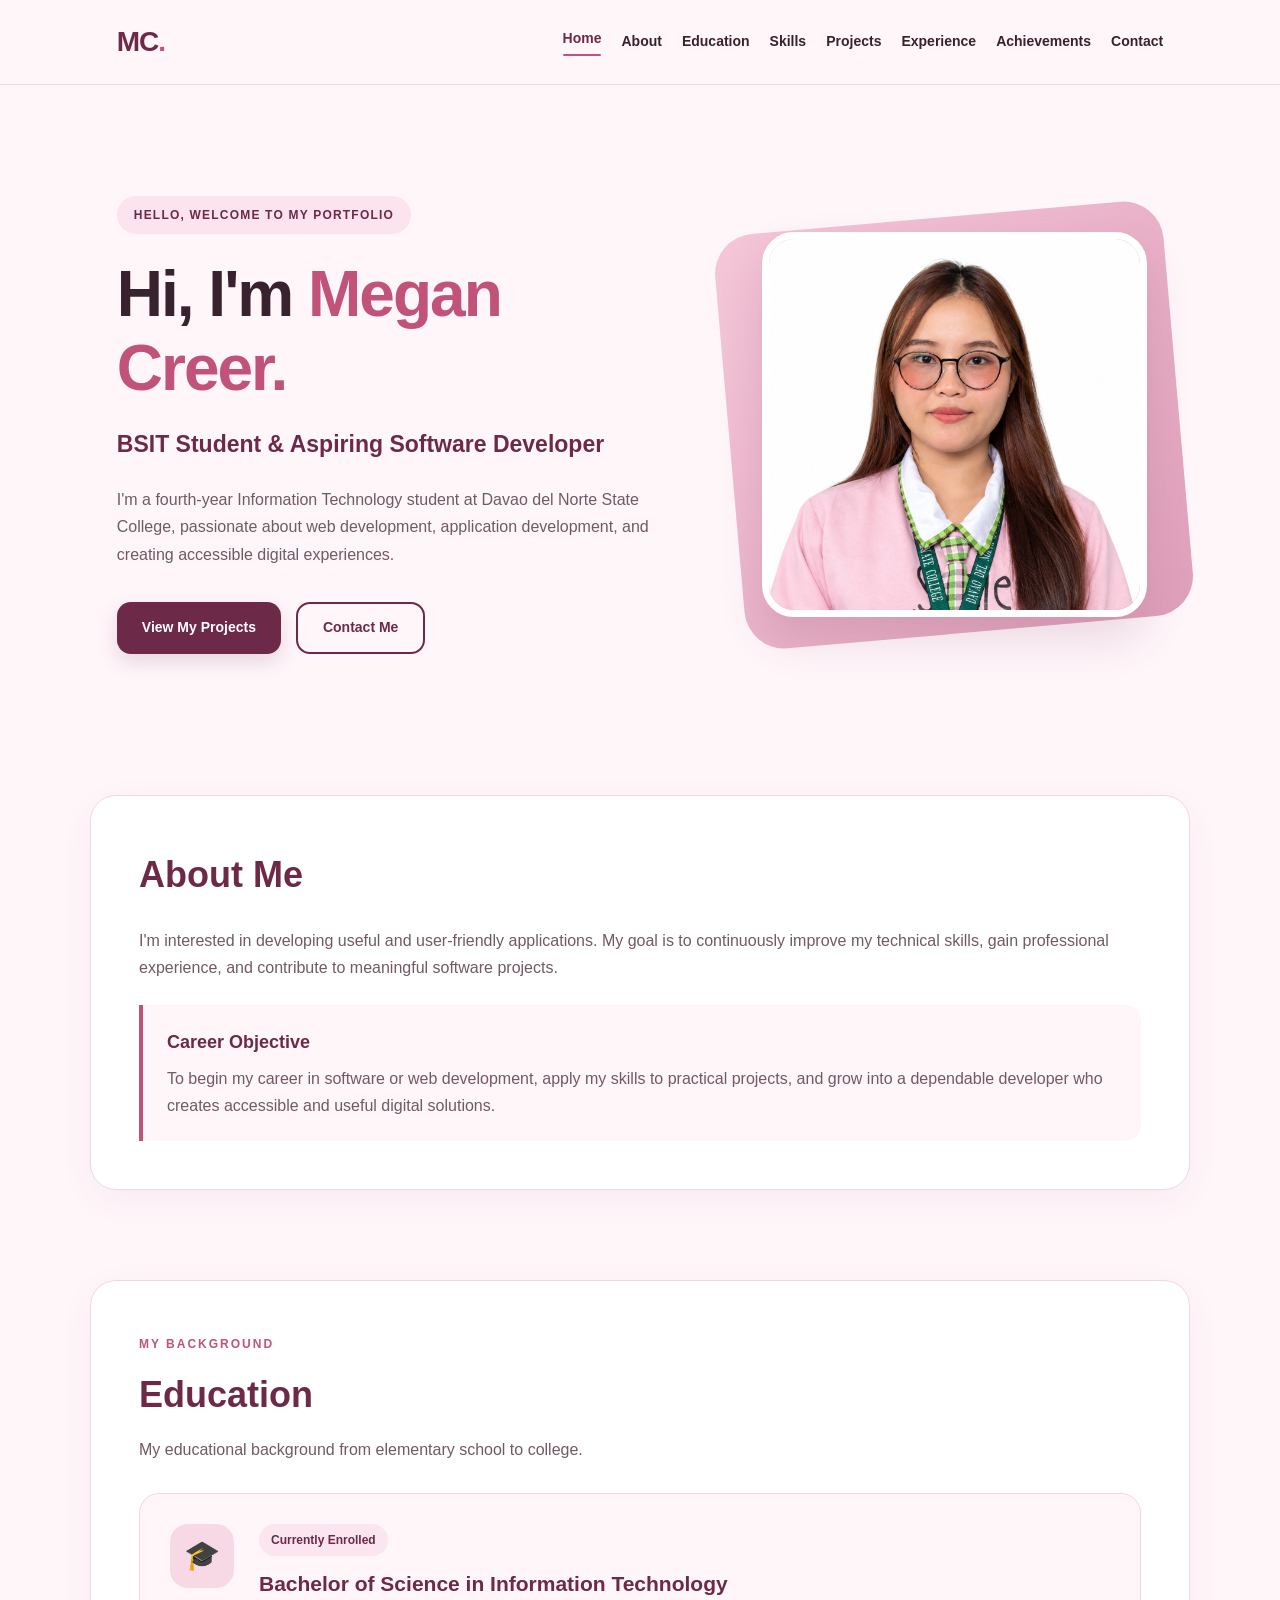
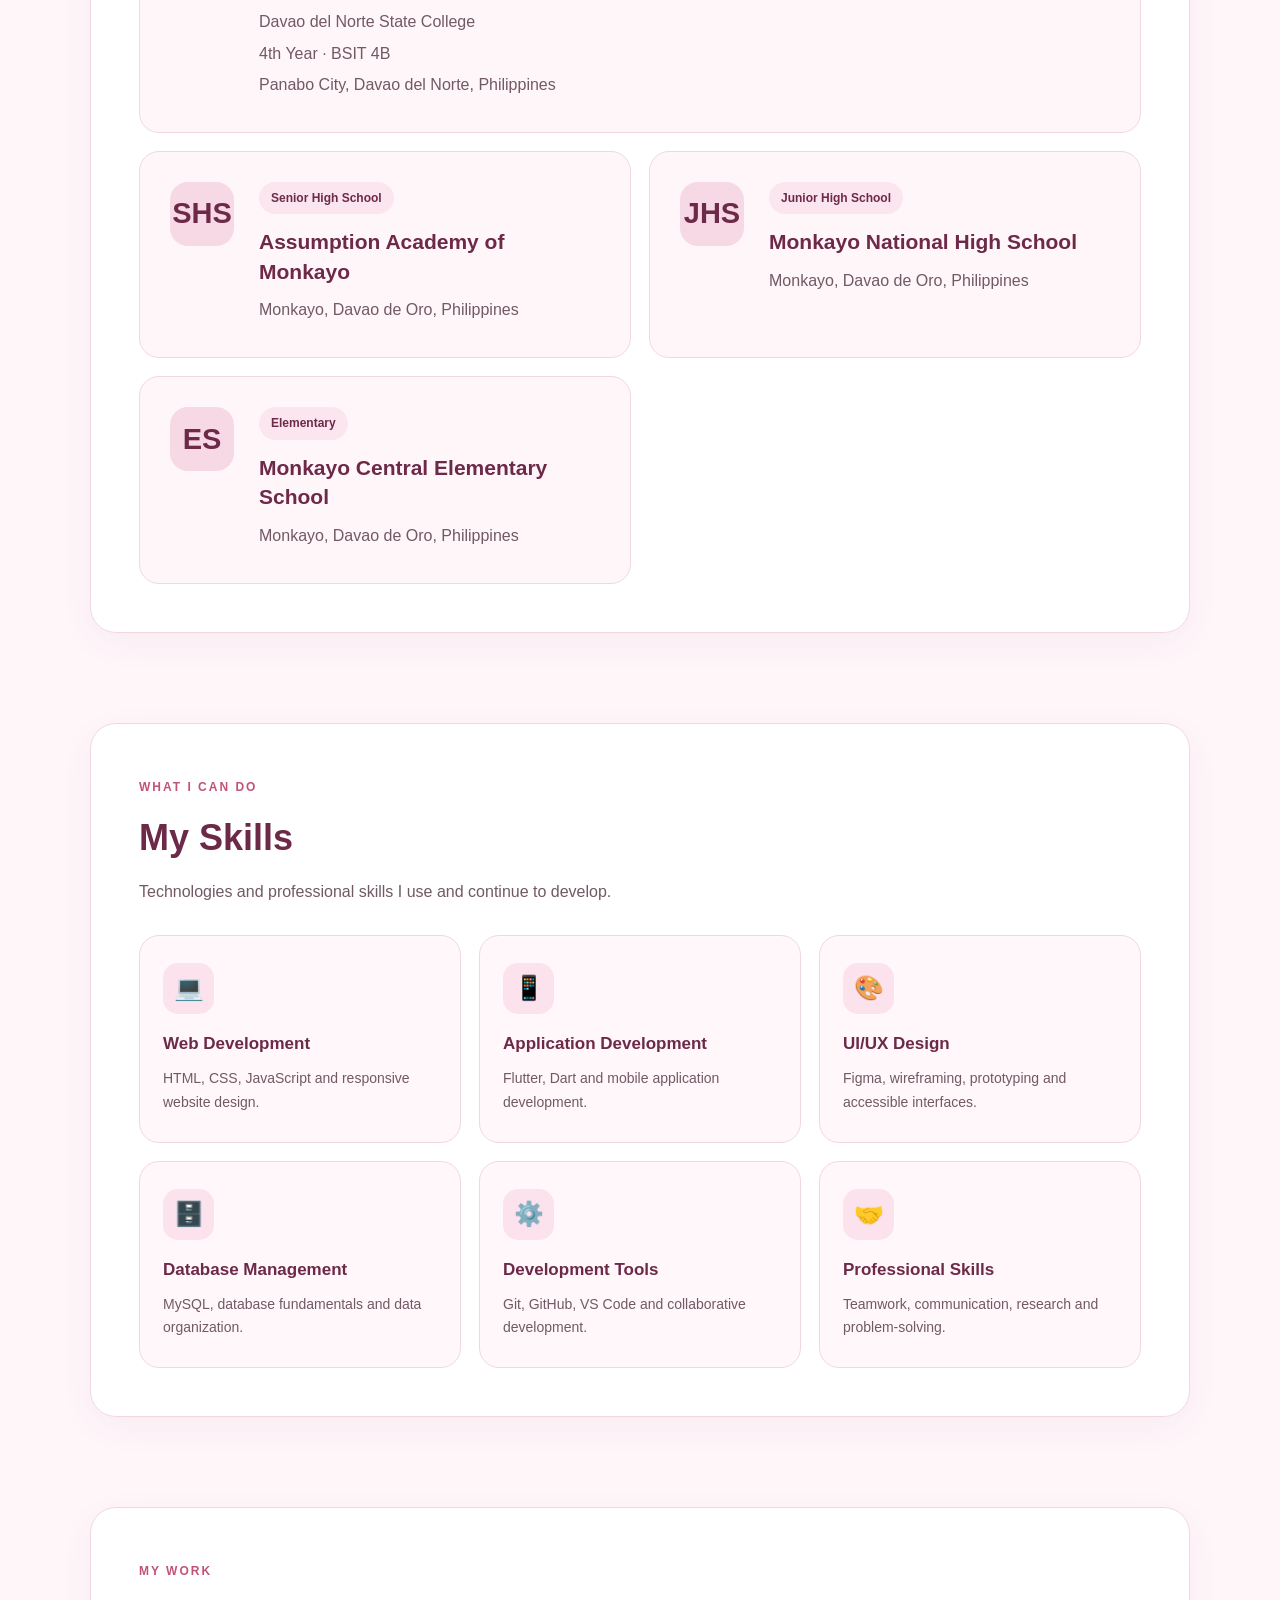
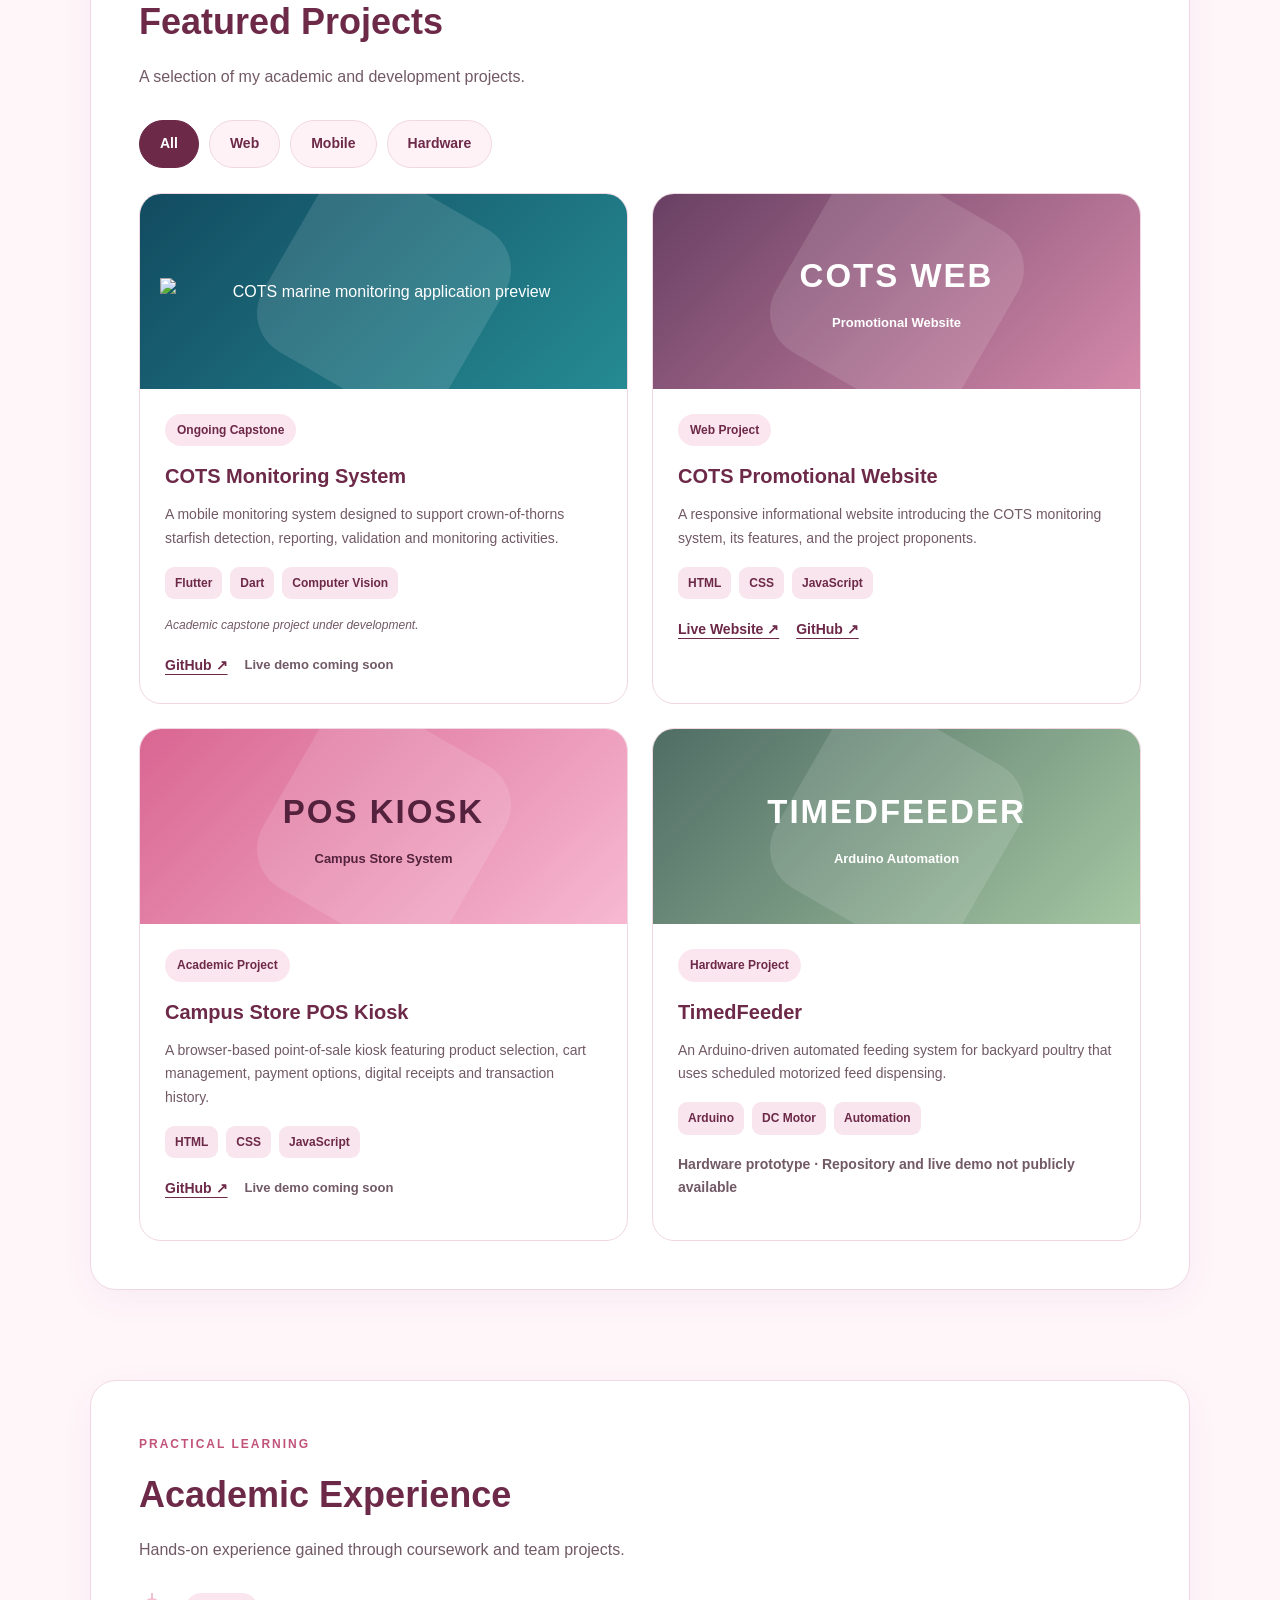
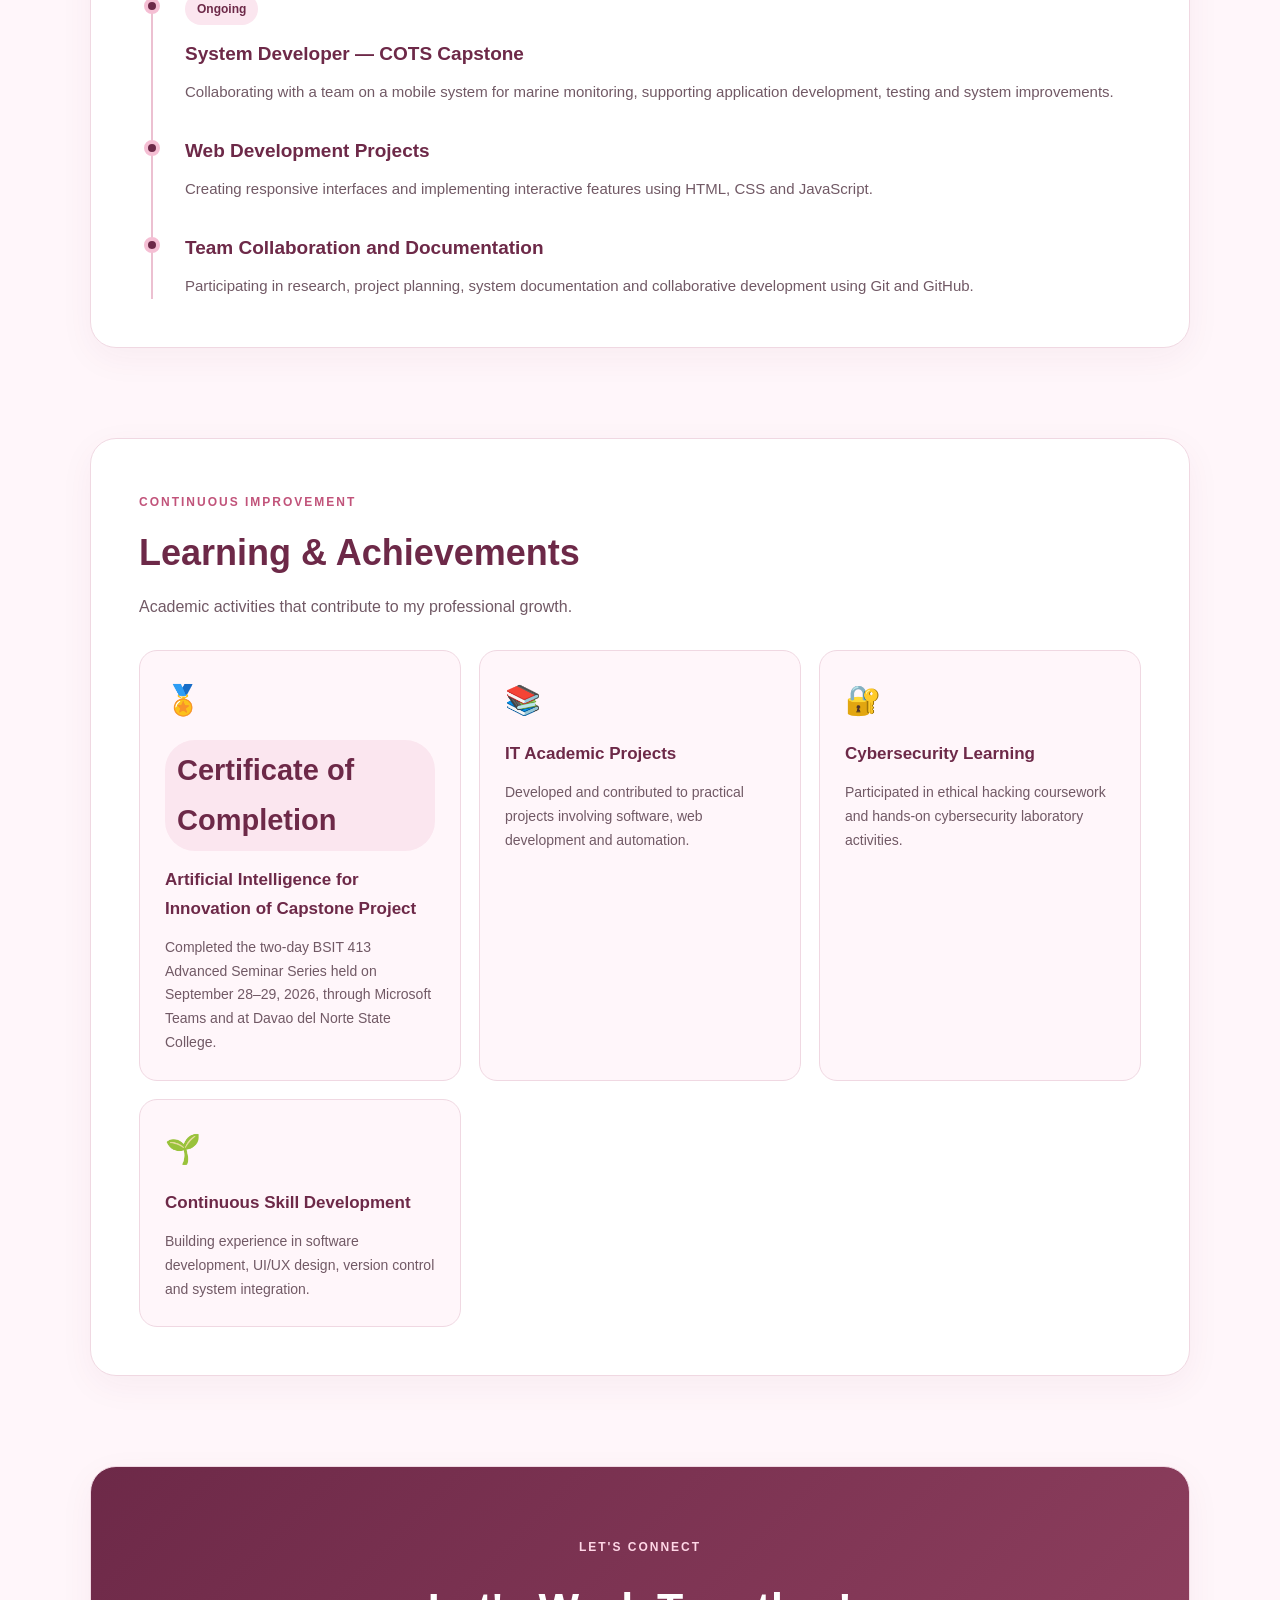
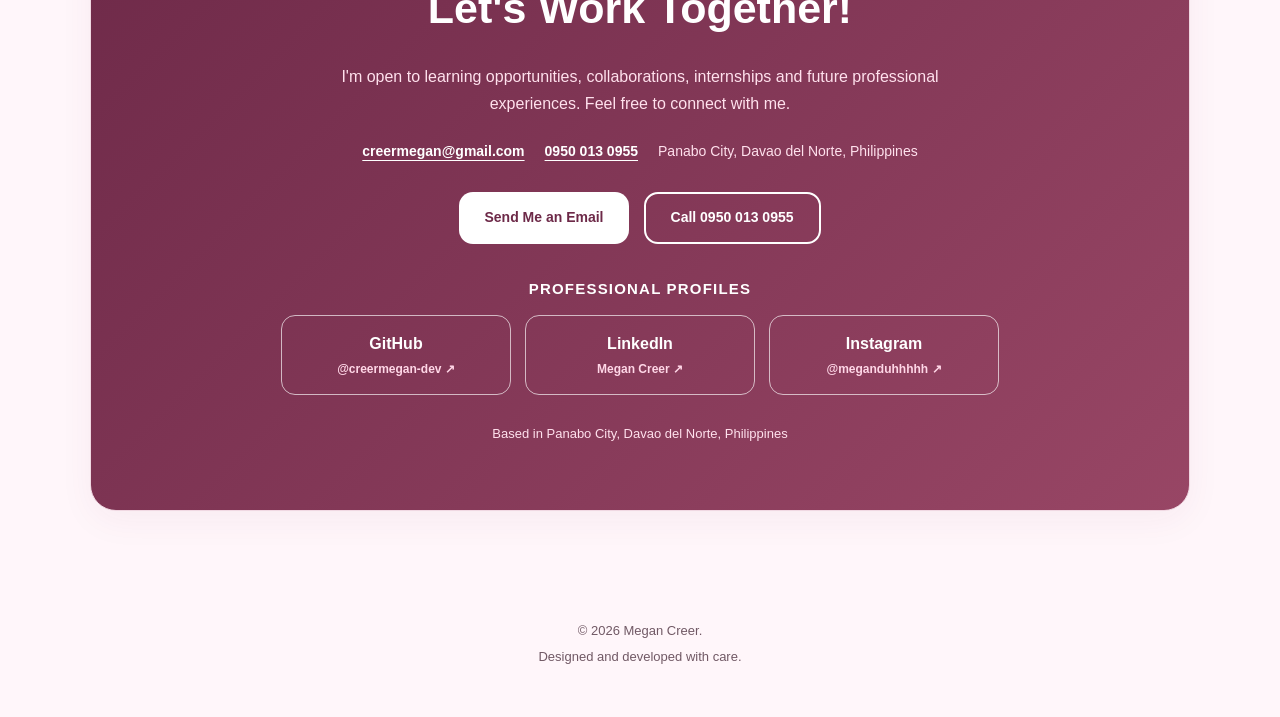
==== commit 38e1e77b: "Refactor CV for responsive navigation and accessibility" ====
--- a/index.html
+++ b/index.html
@@ -8,16 +8,31 @@
       content="Personal portfolio of Megan Creer, an aspiring software developer."
     />
     <title>Megan Creer | Personal Portfolio</title>
+    <script>document.documentElement.classList.add("js");</script>
     <link rel="stylesheet" href="style.css" />
   </head>
   <body>
+    <a class="skip-link" href="#main-content">Skip to main content</a>
+
     <!-- Navigation -->
     <header class="site-header">
-      <nav class="navbar">
-        <a href="#home" class="logo">MC<span>.</span></a>
-
-        <div class="nav-links">
-          <a href="#home">Home</a>
+      <nav class="navbar" aria-label="Primary navigation">
+        <a href="#home" class="logo" aria-label="Megan Creer — Home">MC<span>.</span></a>
+
+        <button
+          class="menu-toggle"
+          type="button"
+          aria-expanded="false"
+          aria-controls="primary-navigation"
+          aria-label="Open navigation menu"
+        >
+          <span></span>
+          <span></span>
+          <span></span>
+        </button>
+
+        <div class="nav-links" id="primary-navigation">
+          <a href="#home" aria-current="page">Home</a>
           <a href="#about">About</a>
           <a href="#education">Education</a>
           <a href="#skills">Skills</a>
@@ -30,7 +45,7 @@
     </header>
 
     <!-- Home Section -->
-    <main>
+    <main id="main-content">
       <section id="home" class="hero">
         <div class="hero-content">
           <span class="greeting">HELLO, WELCOME TO MY PORTFOLIO</span>
@@ -52,7 +67,13 @@
         </div>
 
         <div class="hero-image">
-          <img src="profile.jpg" alt="Professional portrait of Megan Creer" />
+          <img
+            src="profile.jpg"
+            alt="Professional portrait of Megan Creer"
+            width="385"
+            height="385"
+            fetchpriority="high"
+          />
         </div>
       </section>
 
@@ -183,19 +204,21 @@
 
         <div class="project-filters" role="group" aria-label="Filter projects">
           <button
+            type="button"
             class="filter-btn active"
             data-filter="all"
             aria-pressed="true"
           >
             All
           </button>
-          <button class="filter-btn" data-filter="web" aria-pressed="false">
+          <button type="button" class="filter-btn" data-filter="web" aria-pressed="false">
             Web
           </button>
-          <button class="filter-btn" data-filter="mobile" aria-pressed="false">
+          <button type="button" class="filter-btn" data-filter="mobile" aria-pressed="false">
             Mobile
           </button>
           <button
+            type="button"
             class="filter-btn"
             data-filter="hardware"
             aria-pressed="false"
@@ -396,6 +419,17 @@
         </div>
 
         <div class="achievement-grid">
+          <article class="achievement-card certificate-card">
+            <span aria-hidden="true">🏅</span>
+            <span class="info-tag">Certificate of Completion</span>
+            <h3>Artificial Intelligence for Innovation of Capstone Project</h3>
+            <p>
+              Completed the two-day BSIT 413 Advanced Seminar Series held on
+              September 28–29, 2026, through Microsoft Teams and at Davao del
+              Norte State College.
+            </p>
+          </article>
+
           <article class="achievement-card">
             <span>📚</span>
             <h3>IT Academic Projects</h3>
@@ -472,6 +506,17 @@
             <span aria-hidden="true">LinkedIn</span>
             <span class="social-handle">Megan Creer ↗</span>
           </a>
+
+          <a
+            class="social-link"
+            href="https://www.instagram.com/meganduhhhhh/"
+            target="_blank"
+            rel="noopener noreferrer"
+            aria-label="Megan Creer on Instagram (opens in a new tab)"
+          >
+            <span aria-hidden="true">Instagram</span>
+            <span class="social-handle">@meganduhhhhh ↗</span>
+          </a>
         </div>
 
         <p class="contact-location">
--- a/style.css
+++ b/style.css
@@ -78,6 +78,24 @@
   gap: 10px 20px;
 }
 
+.skip-link {
+  position: fixed;
+  top: 12px;
+  left: 12px;
+  z-index: 1000;
+  padding: 10px 16px;
+  border-radius: 10px;
+  background: var(--burgundy);
+  color: white;
+  font-weight: 700;
+  transform: translateY(-150%);
+  transition: transform 0.2s ease;
+}
+
+.skip-link:focus {
+  transform: translateY(0);
+}
+
 .nav-links a {
   font-size: 14px;
   font-weight: 600;
@@ -87,6 +105,53 @@
 
 .nav-links a:hover {
   color: var(--rose);
+}
+
+.nav-links a[aria-current="page"] {
+  color: var(--burgundy);
+}
+
+.nav-links a[aria-current="page"]::after {
+  content: "";
+  display: block;
+  width: 100%;
+  height: 2px;
+  margin-top: 3px;
+  border-radius: 2px;
+  background: var(--rose);
+}
+
+.menu-toggle {
+  display: none;
+  width: 44px;
+  height: 44px;
+  padding: 10px;
+  border: 1px solid var(--border);
+  border-radius: 12px;
+  background: white;
+  cursor: pointer;
+}
+
+.menu-toggle span {
+  display: block;
+  width: 100%;
+  height: 2px;
+  margin: 4px 0;
+  border-radius: 2px;
+  background: var(--burgundy);
+  transition: transform 0.25s ease, opacity 0.25s ease;
+}
+
+.menu-toggle[aria-expanded="true"] span:nth-child(1) {
+  transform: translateY(6px) rotate(45deg);
+}
+
+.menu-toggle[aria-expanded="true"] span:nth-child(2) {
+  opacity: 0;
+}
+
+.menu-toggle[aria-expanded="true"] span:nth-child(3) {
+  transform: translateY(-6px) rotate(-45deg);
 }
 
 /* ===== HERO SECTION ===== */
@@ -266,6 +331,22 @@
   border-radius: 5px;
 }
 
+button:focus-visible {
+  outline: 3px solid var(--rose);
+  outline-offset: 4px;
+}
+
+.reveal-ready {
+  opacity: 0;
+  transform: translateY(20px);
+  transition: opacity 0.55s ease, transform 0.55s ease;
+}
+
+.reveal-ready.is-revealed {
+  opacity: 1;
+  transform: translateY(0);
+}
+
 /* ===== ANIMATIONS ===== */
 @keyframes fadeUp {
   from {
@@ -290,14 +371,58 @@
 /* ===== TABLET RESPONSIVENESS ===== */
 @media (max-width: 900px) {
   .navbar {
+    position: relative;
+    flex-wrap: wrap;
+    gap: 12px;
+  }
+
+  .nav-links {
+    width: 100%;
     flex-direction: column;
-    gap: 14px;
-  }
-
-  .nav-links {
-    flex-wrap: wrap;
-    justify-content: center;
-    gap: 12px 20px;
+    align-items: stretch;
+    gap: 4px;
+    padding: 12px;
+    border: 1px solid var(--border);
+    border-radius: 16px;
+    background: rgba(255, 255, 255, 0.98);
+    box-shadow: 0 18px 40px rgba(109, 41, 72, 0.14);
+  }
+
+  .js .nav-links {
+    position: absolute;
+    top: calc(100% + 8px);
+    right: 6%;
+    display: none;
+    width: min(320px, 88vw);
+    max-height: calc(100vh - 110px);
+    overflow-y: auto;
+  }
+
+  .js .nav-links.is-open {
+    display: flex;
+  }
+
+  .nav-links a {
+    padding: 10px 12px;
+    border-radius: 10px;
+  }
+
+  .nav-links a:hover,
+  .nav-links a[aria-current="page"] {
+    background: var(--blush);
+  }
+
+  .nav-links a[aria-current="page"]::after {
+    display: none;
+  }
+
+  .menu-toggle {
+    display: block;
+    margin-left: auto;
+  }
+
+  body.menu-open {
+    overflow: hidden;
   }
 
   .hero {
@@ -341,11 +466,11 @@
   }
 
   .nav-links {
-    gap: 10px 14px;
+    gap: 4px;
   }
 
   .nav-links a {
-    font-size: 12px;
+    font-size: 14px;
   }
 
   .hero {
@@ -383,6 +508,12 @@
 
 /* Respect reduced-motion preferences */
 @media (prefers-reduced-motion: reduce) {
+  .reveal-ready {
+    opacity: 1;
+    transform: none;
+    transition: none;
+  }
+
   html {
     scroll-behavior: auto;
   }
@@ -852,7 +983,7 @@
 
 .social-links {
   display: grid;
-  grid-template-columns: repeat(2, minmax(0, 230px));
+  grid-template-columns: repeat(auto-fit, minmax(180px, 230px));
   justify-content: center;
   gap: 14px;
   margin: 14px 0 28px;
